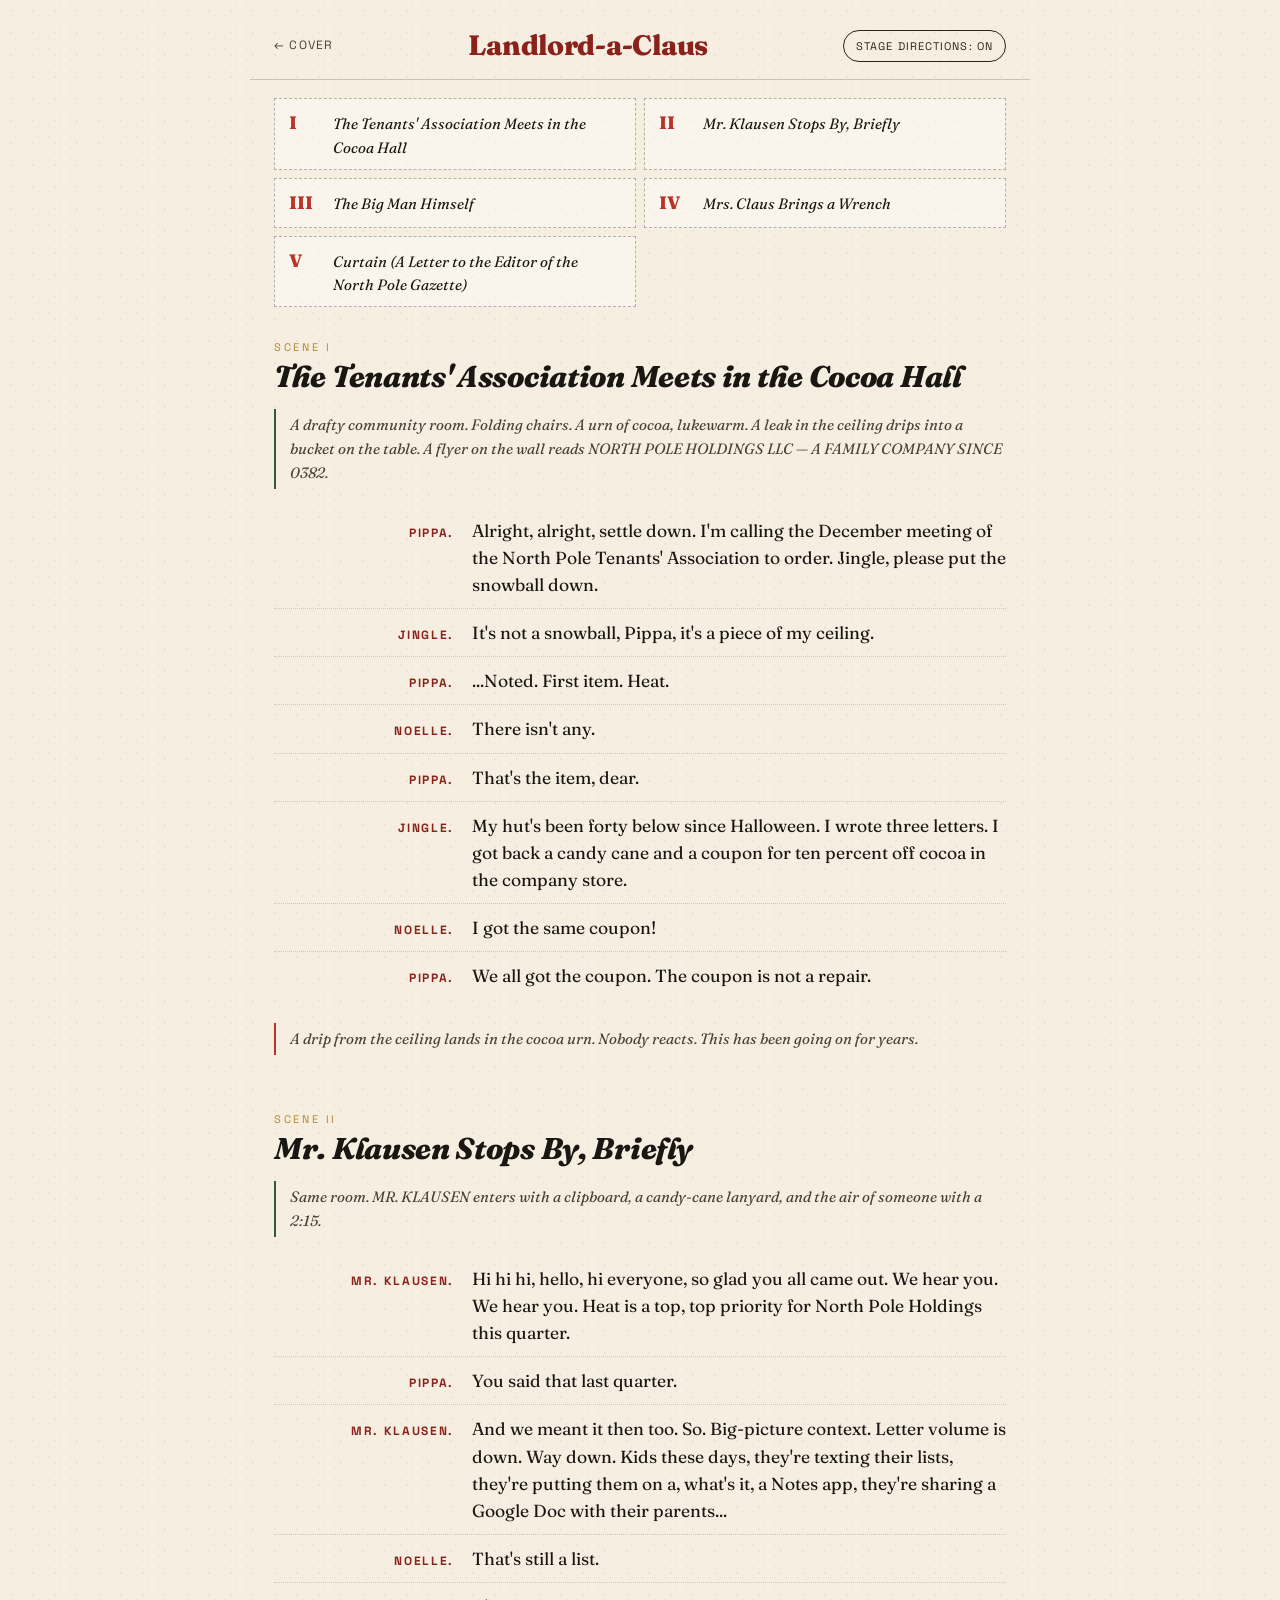
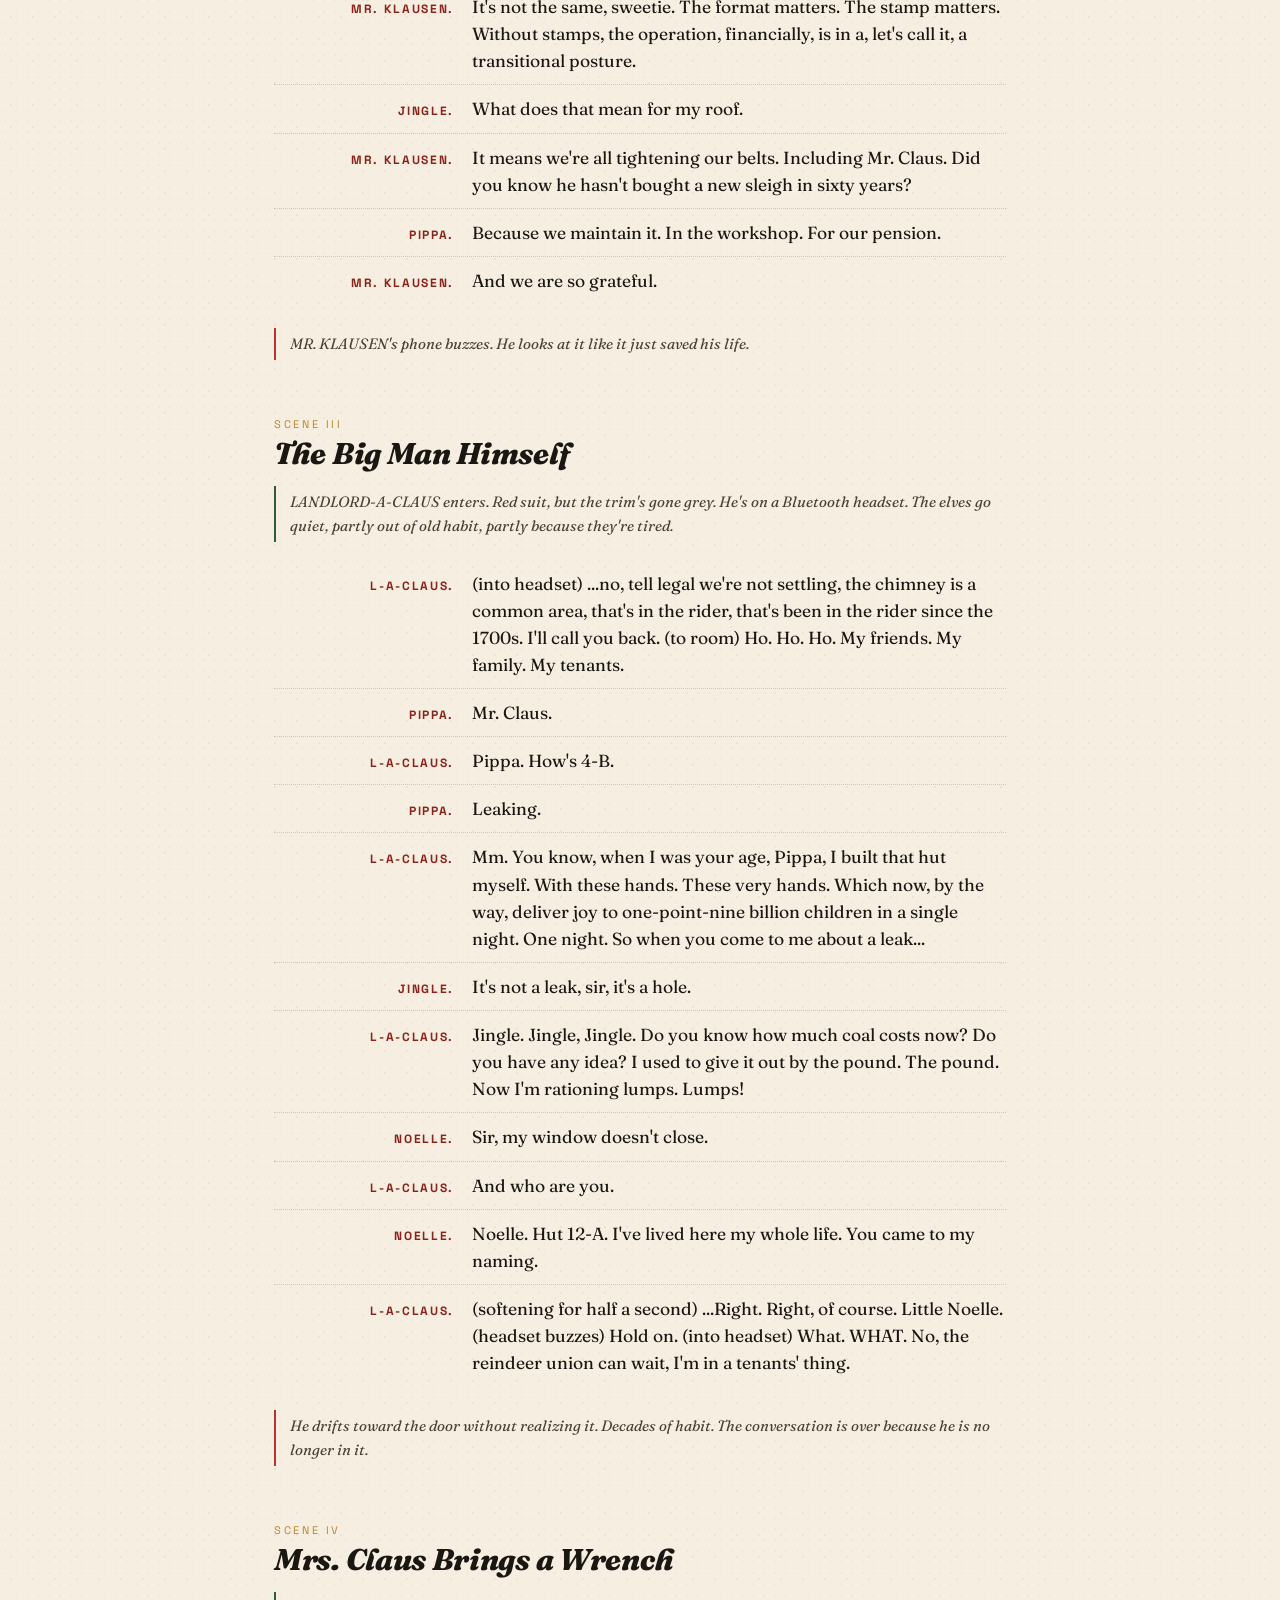
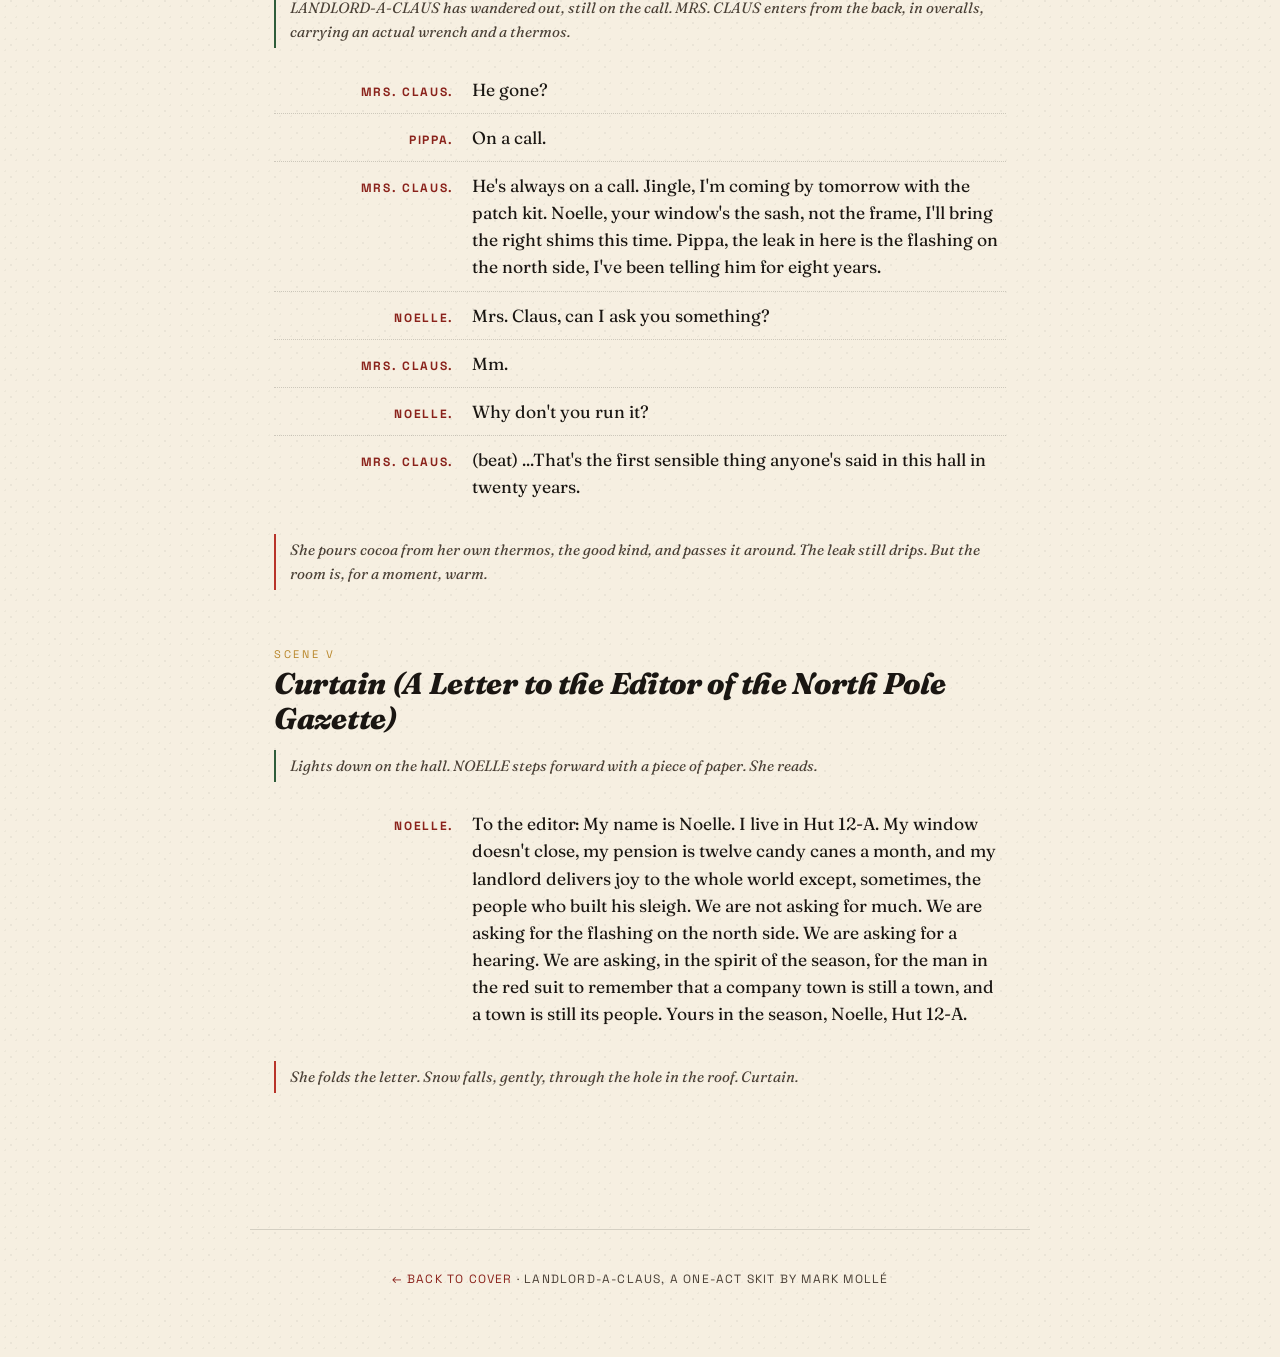
==== script.html @ 77412ee5 "Initial draft of Landlord-a-Claus skit site" ====
<!doctype html>
<html lang="en">
<head>
  <meta charset="utf-8" />
  <meta name="viewport" content="width=device-width, initial-scale=1" />
  <title>Landlord-a-Claus — The Script</title>
  <link rel="preconnect" href="https://fonts.googleapis.com" />
  <link rel="preconnect" href="https://fonts.gstatic.com" crossorigin />
  <link href="https://fonts.googleapis.com/css2?family=Fraunces:opsz,wght,SOFT@9..144,400;9..144,600;9..144,800;9..144,900&family=Space+Grotesk:wght@400;500;700&display=swap" rel="stylesheet" />
  <link rel="stylesheet" href="styles.css" />
</head>
<body class="page page--script">
  <header class="script-head">
    <a class="backlink" href="index.html">&larr; Cover</a>
    <h1 class="script-head__title">Landlord-a-Claus</h1>
    <div class="script-head__tools">
      <button class="toggle" id="toggle-directions" aria-pressed="true">Stage directions: <span>on</span></button>
    </div>
  </header>

  <nav class="scene-nav" id="scene-nav" aria-label="Scenes"></nav>

  <main class="script" id="script"></main>

  <footer class="foot">
    <p><a href="index.html">&larr; Back to cover</a> · Landlord-a-Claus, a one-act skit by Mark Moll&eacute;</p>
  </footer>

  <script type="module" src="script.js"></script>
</body>
</html>
---- styles.css ----
:root {
  --cream: #f6efe1;
  --cream-deep: #ece2cc;
  --ink: #1a1612;
  --ink-soft: #4a4036;
  --rule: #2a221b;
  --red: #b8342a;
  --red-deep: #8a221b;
  --green: #2f5d3a;
  --gold: #b8862a;
  --serif: 'Fraunces', Georgia, serif;
  --sans: 'Space Grotesk', ui-sans-serif, system-ui, sans-serif;
  --maxw: 720px;
}

* { box-sizing: border-box; }
html, body { margin: 0; padding: 0; }
body {
  background: var(--cream);
  color: var(--ink);
  font-family: var(--serif);
  font-size: 18px;
  line-height: 1.55;
  -webkit-font-smoothing: antialiased;
  background-image:
    radial-gradient(rgba(26, 22, 18, 0.05) 1px, transparent 1px),
    radial-gradient(rgba(26, 22, 18, 0.04) 1px, transparent 1px);
  background-size: 22px 22px, 11px 11px;
  background-position: 0 0, 11px 11px;
}

/* ---------- Cover page ---------- */

.masthead {
  max-width: var(--maxw);
  margin: 0 auto;
  padding: 48px 24px 8px;
  text-align: center;
}
.masthead__rule {
  height: 0;
  border-top: 2px solid var(--rule);
  position: relative;
  margin: 8px 0;
}
.masthead__rule + .masthead__rule { margin-top: 14px; }
.masthead__rule::before,
.masthead__rule::after {
  content: '';
  position: absolute;
  top: -3px;
  width: 6px; height: 6px;
  background: var(--rule);
  border-radius: 50%;
}
.masthead__rule::before { left: 0; }
.masthead__rule::after { right: 0; }
.masthead__kicker {
  font-family: var(--sans);
  letter-spacing: 0.22em;
  text-transform: uppercase;
  font-size: 11px;
  color: var(--ink-soft);
  margin: 14px 0 6px;
}
.masthead__title {
  font-family: var(--serif);
  font-weight: 900;
  font-variation-settings: 'SOFT' 100;
  font-size: clamp(44px, 11vw, 92px);
  line-height: 0.95;
  letter-spacing: -0.02em;
  margin: 6px 0 8px;
  color: var(--red-deep);
}
.masthead__sub {
  font-family: var(--serif);
  font-style: italic;
  font-weight: 400;
  font-size: clamp(16px, 3.4vw, 20px);
  color: var(--ink-soft);
  margin: 0 0 14px;
}

.cover {
  max-width: var(--maxw);
  margin: 0 auto;
  padding: 16px 24px 80px;
}

.cover__logline { margin: 24px 0 36px; }
.dropcap::first-letter {
  font-family: var(--serif);
  font-weight: 900;
  font-size: 4.6em;
  float: left;
  line-height: 0.85;
  padding: 6px 10px 0 0;
  color: var(--red);
}
.cover__logline p {
  font-size: clamp(17px, 2.4vw, 20px);
  line-height: 1.5;
}

.specs {
  display: grid;
  grid-template-columns: 1fr 1fr;
  gap: 14px 24px;
  margin: 28px 0 36px;
  padding: 20px 22px;
  border: 1px solid rgba(26, 22, 18, 0.18);
  background: rgba(255, 255, 255, 0.4);
}
.specs > div { display: flex; flex-direction: column; gap: 2px; }
.specs dt {
  font-family: var(--sans);
  font-size: 10px;
  letter-spacing: 0.2em;
  text-transform: uppercase;
  color: var(--ink-soft);
}
.specs dd {
  margin: 0;
  font-family: var(--serif);
  font-size: 16px;
}

.cover__cta {
  display: flex;
  flex-wrap: wrap;
  gap: 12px;
  margin: 28px 0 56px;
}
.btn {
  display: inline-block;
  font-family: var(--sans);
  font-weight: 700;
  font-size: 14px;
  letter-spacing: 0.04em;
  text-decoration: none;
  padding: 14px 22px;
  border-radius: 999px;
  border: 2px solid var(--rule);
  transition: transform 0.15s ease, background 0.15s ease;
}
.btn--primary {
  background: var(--red);
  color: var(--cream);
  border-color: var(--red-deep);
}
.btn--primary:hover { transform: translateY(-2px); background: var(--red-deep); }
.btn--ghost {
  background: transparent;
  color: var(--rule);
}
.btn--ghost:hover { background: var(--cream-deep); transform: translateY(-2px); }

.section-title {
  font-family: var(--serif);
  font-weight: 800;
  font-size: 14px;
  letter-spacing: 0.18em;
  text-transform: uppercase;
  color: var(--ink-soft);
  display: flex;
  align-items: center;
  gap: 14px;
  margin: 48px 0 20px;
}
.section-title span { white-space: nowrap; }
.section-title::before,
.section-title::after {
  content: '';
  flex: 1;
  height: 1px;
  background: rgba(26, 22, 18, 0.25);
}

.cast__list {
  list-style: none;
  margin: 0;
  padding: 0;
  display: grid;
  grid-template-columns: 1fr;
  gap: 18px;
}
.cast__item {
  padding: 18px 20px;
  background: rgba(255, 255, 255, 0.55);
  border-left: 3px solid var(--green);
}
.cast__name {
  font-family: var(--sans);
  font-weight: 700;
  letter-spacing: 0.08em;
  font-size: 13px;
  margin: 0 0 2px;
  color: var(--green);
}
.cast__role {
  font-family: var(--serif);
  font-style: italic;
  font-size: 16px;
  color: var(--ink);
  margin: 0 0 6px;
}
.cast__note {
  font-family: var(--serif);
  font-size: 15px;
  color: var(--ink-soft);
  margin: 0;
  line-height: 1.5;
}

.notes p {
  font-size: 17px;
  line-height: 1.65;
  color: var(--ink);
  margin: 0 0 14px;
}

.foot {
  max-width: var(--maxw);
  margin: 0 auto;
  padding: 28px 24px 56px;
  text-align: center;
  font-family: var(--sans);
  font-size: 12px;
  letter-spacing: 0.1em;
  text-transform: uppercase;
  color: var(--ink-soft);
  border-top: 1px solid rgba(26, 22, 18, 0.15);
}
.foot a { color: var(--red-deep); text-decoration: none; }
.foot a:hover { text-decoration: underline; }

/* ---------- Script page ---------- */

.page--script { padding-top: 0; }

.script-head {
  max-width: var(--maxw);
  margin: 0 auto;
  padding: 24px 24px 12px;
  display: grid;
  grid-template-columns: auto 1fr auto;
  align-items: center;
  gap: 16px;
  border-bottom: 1px solid rgba(26, 22, 18, 0.2);
}
.script-head__title {
  font-family: var(--serif);
  font-weight: 800;
  font-size: clamp(20px, 4vw, 28px);
  margin: 0;
  text-align: center;
  color: var(--red-deep);
  letter-spacing: -0.01em;
}
.backlink {
  font-family: var(--sans);
  font-size: 12px;
  letter-spacing: 0.1em;
  text-transform: uppercase;
  color: var(--ink-soft);
  text-decoration: none;
}
.backlink:hover { color: var(--red-deep); }
.toggle {
  font-family: var(--sans);
  font-size: 11px;
  letter-spacing: 0.1em;
  text-transform: uppercase;
  background: transparent;
  border: 1px solid var(--rule);
  padding: 8px 12px;
  border-radius: 999px;
  cursor: pointer;
  color: var(--rule);
}
.toggle:hover { background: var(--cream-deep); }

.scene-nav {
  max-width: var(--maxw);
  margin: 18px auto 0;
  padding: 0 24px;
  display: grid;
  grid-template-columns: 1fr;
  gap: 8px;
}
.scene-nav__item {
  display: grid;
  grid-template-columns: 32px 1fr;
  gap: 12px;
  align-items: baseline;
  padding: 10px 14px;
  border: 1px dashed rgba(26, 22, 18, 0.3);
  text-decoration: none;
  color: var(--ink);
  font-family: var(--serif);
  background: rgba(255, 255, 255, 0.35);
  transition: background 0.15s ease, border-color 0.15s ease;
}
.scene-nav__item:hover {
  background: rgba(255, 255, 255, 0.7);
  border-color: var(--red-deep);
}
.scene-nav__num {
  font-family: var(--serif);
  font-weight: 800;
  color: var(--red);
  font-size: 18px;
}
.scene-nav__title {
  font-style: italic;
  font-size: 15px;
}

.script {
  max-width: var(--maxw);
  margin: 0 auto;
  padding: 32px 24px 80px;
}
.scene {
  margin: 0 0 56px;
  padding: 0;
}
.scene__head { margin-bottom: 18px; }
.scene__num {
  font-family: var(--sans);
  font-size: 11px;
  letter-spacing: 0.24em;
  text-transform: uppercase;
  color: var(--gold);
  margin: 0 0 4px;
}
.scene__title {
  font-family: var(--serif);
  font-weight: 800;
  font-style: italic;
  font-size: clamp(22px, 4vw, 30px);
  line-height: 1.15;
  margin: 0 0 14px;
  color: var(--ink);
  letter-spacing: -0.01em;
}
.scene__setting,
.scene__close {
  font-family: var(--serif);
  color: var(--ink-soft);
  font-size: 15px;
  line-height: 1.6;
  border-left: 2px solid var(--green);
  padding: 4px 0 4px 14px;
  margin: 12px 0;
}
.scene__close { border-left-color: var(--red); margin-top: 24px; }

.lines {
  list-style: none;
  margin: 18px 0 0;
  padding: 0;
}
.line {
  display: grid;
  grid-template-columns: 1fr;
  gap: 2px;
  padding: 10px 0;
  border-bottom: 1px dotted rgba(26, 22, 18, 0.18);
}
.line:last-child { border-bottom: none; }
.line__who {
  font-family: var(--sans);
  font-weight: 700;
  font-size: 12px;
  letter-spacing: 0.14em;
  color: var(--red-deep);
}
.line__text {
  font-family: var(--serif);
  font-size: 17.5px;
  line-height: 1.55;
  color: var(--ink);
}

/* Hide stage directions toggle */
body.hide-stage .stage { display: none; }

/* ---------- Wider screens ---------- */

@media (min-width: 720px) {
  .specs { grid-template-columns: repeat(4, 1fr); }
  .cast__list { grid-template-columns: 1fr 1fr; }
  .scene-nav { grid-template-columns: 1fr 1fr; }
  .line {
    grid-template-columns: 180px 1fr;
    gap: 18px;
    align-items: baseline;
  }
  .line__who { text-align: right; padding-top: 3px; }
}

@media (min-width: 960px) {
  :root { --maxw: 780px; }
  body { font-size: 19px; }
}
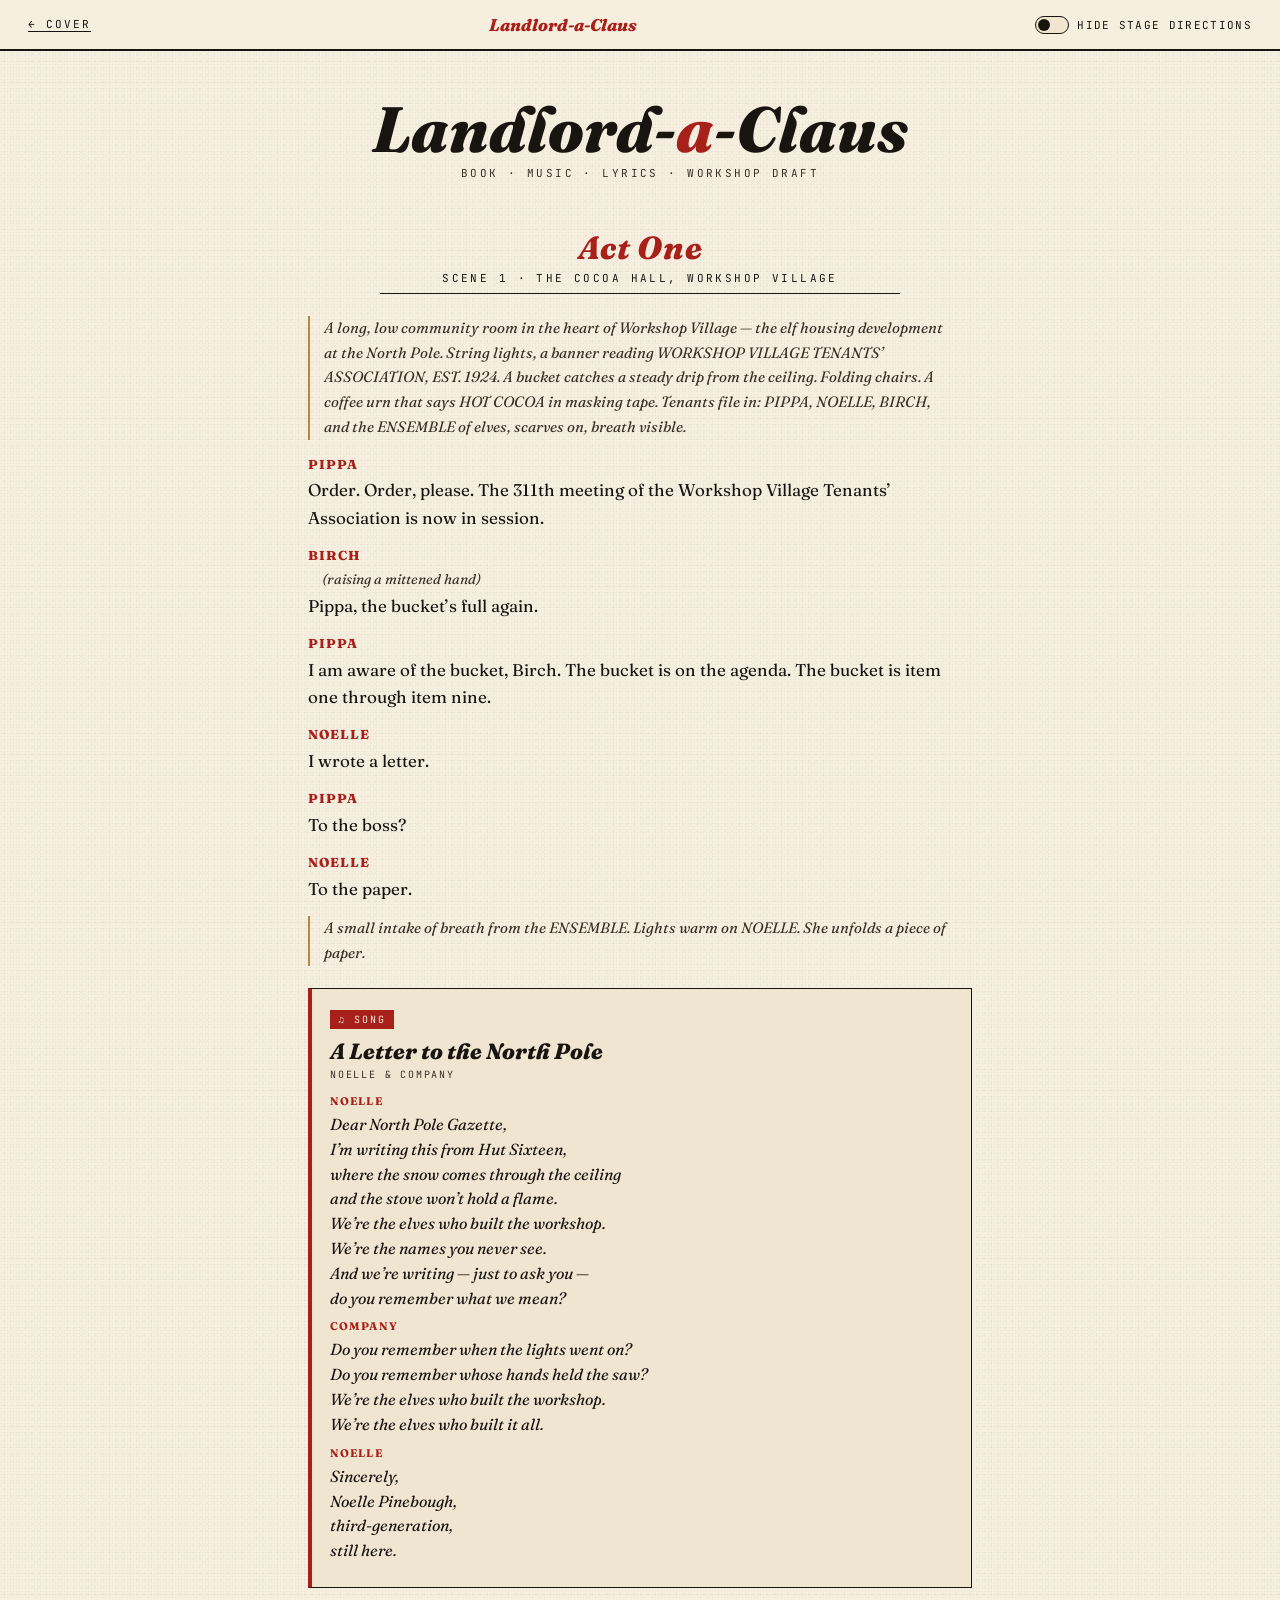
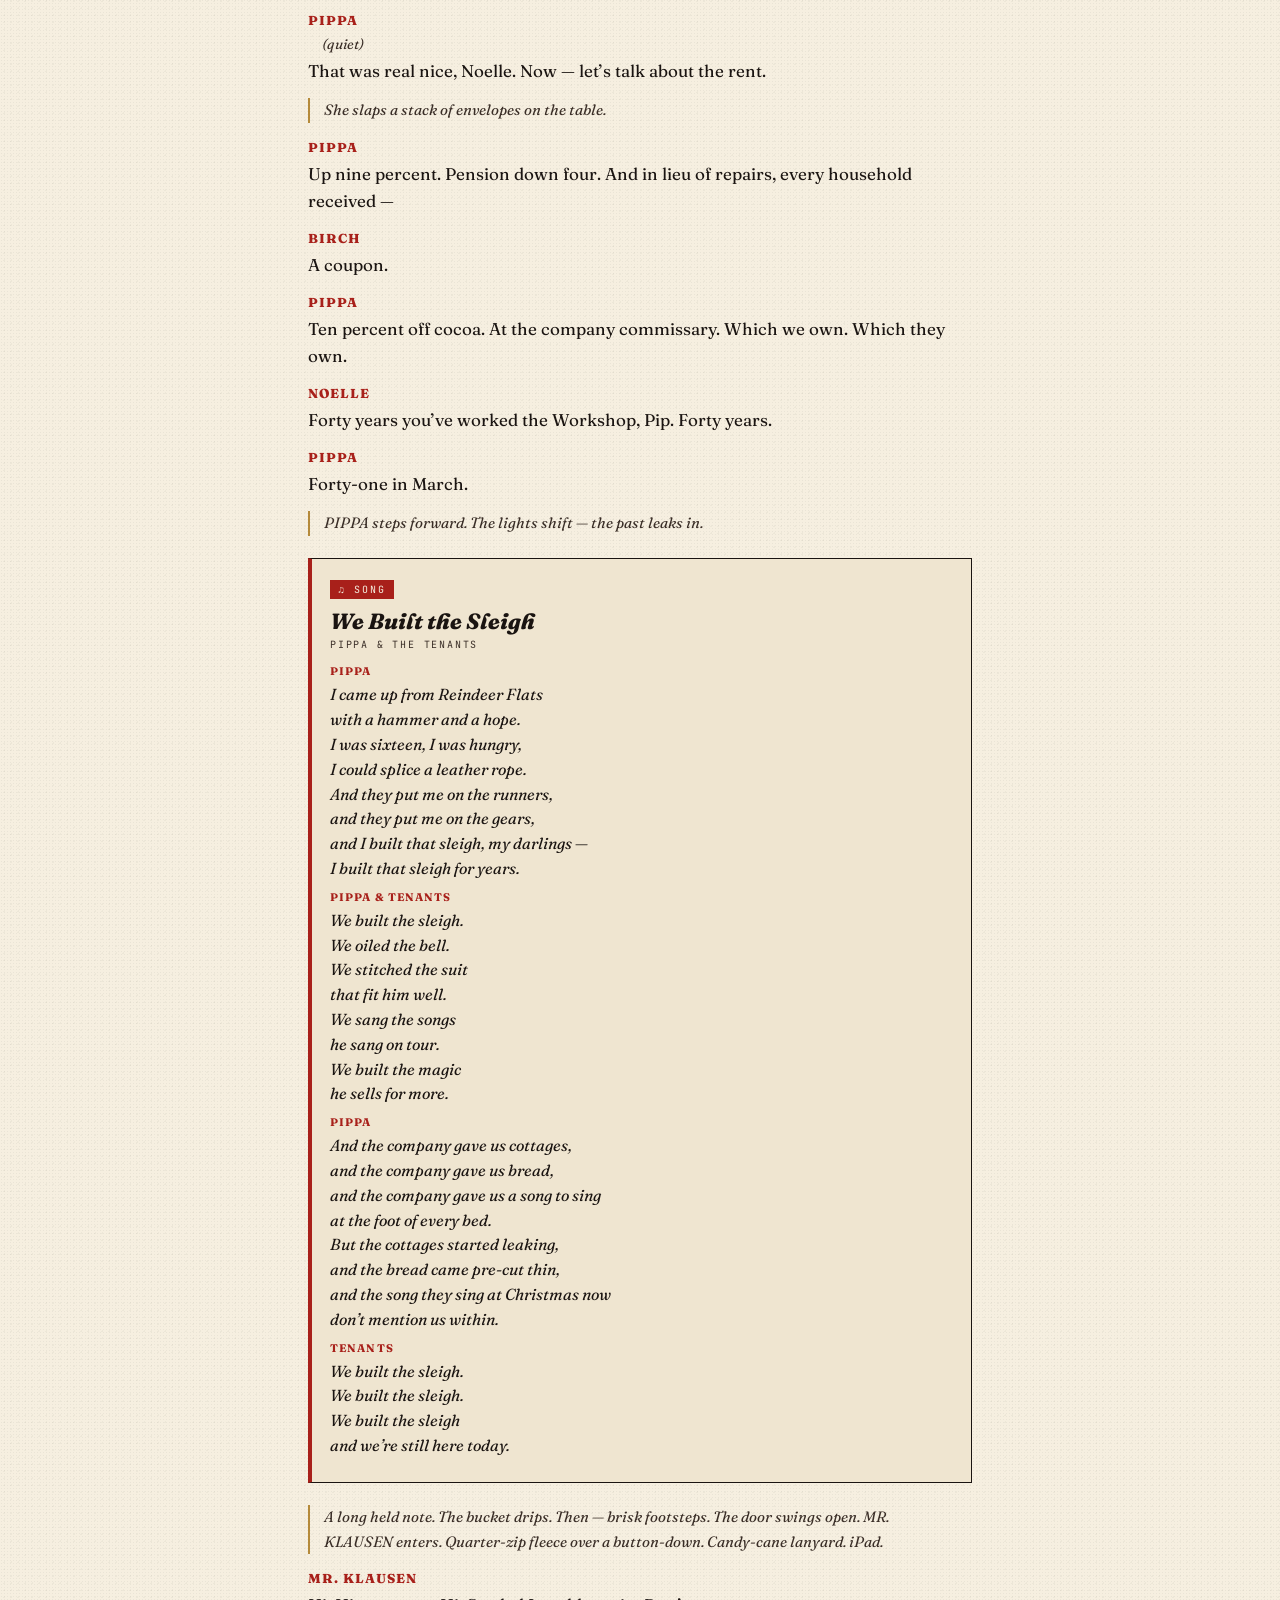
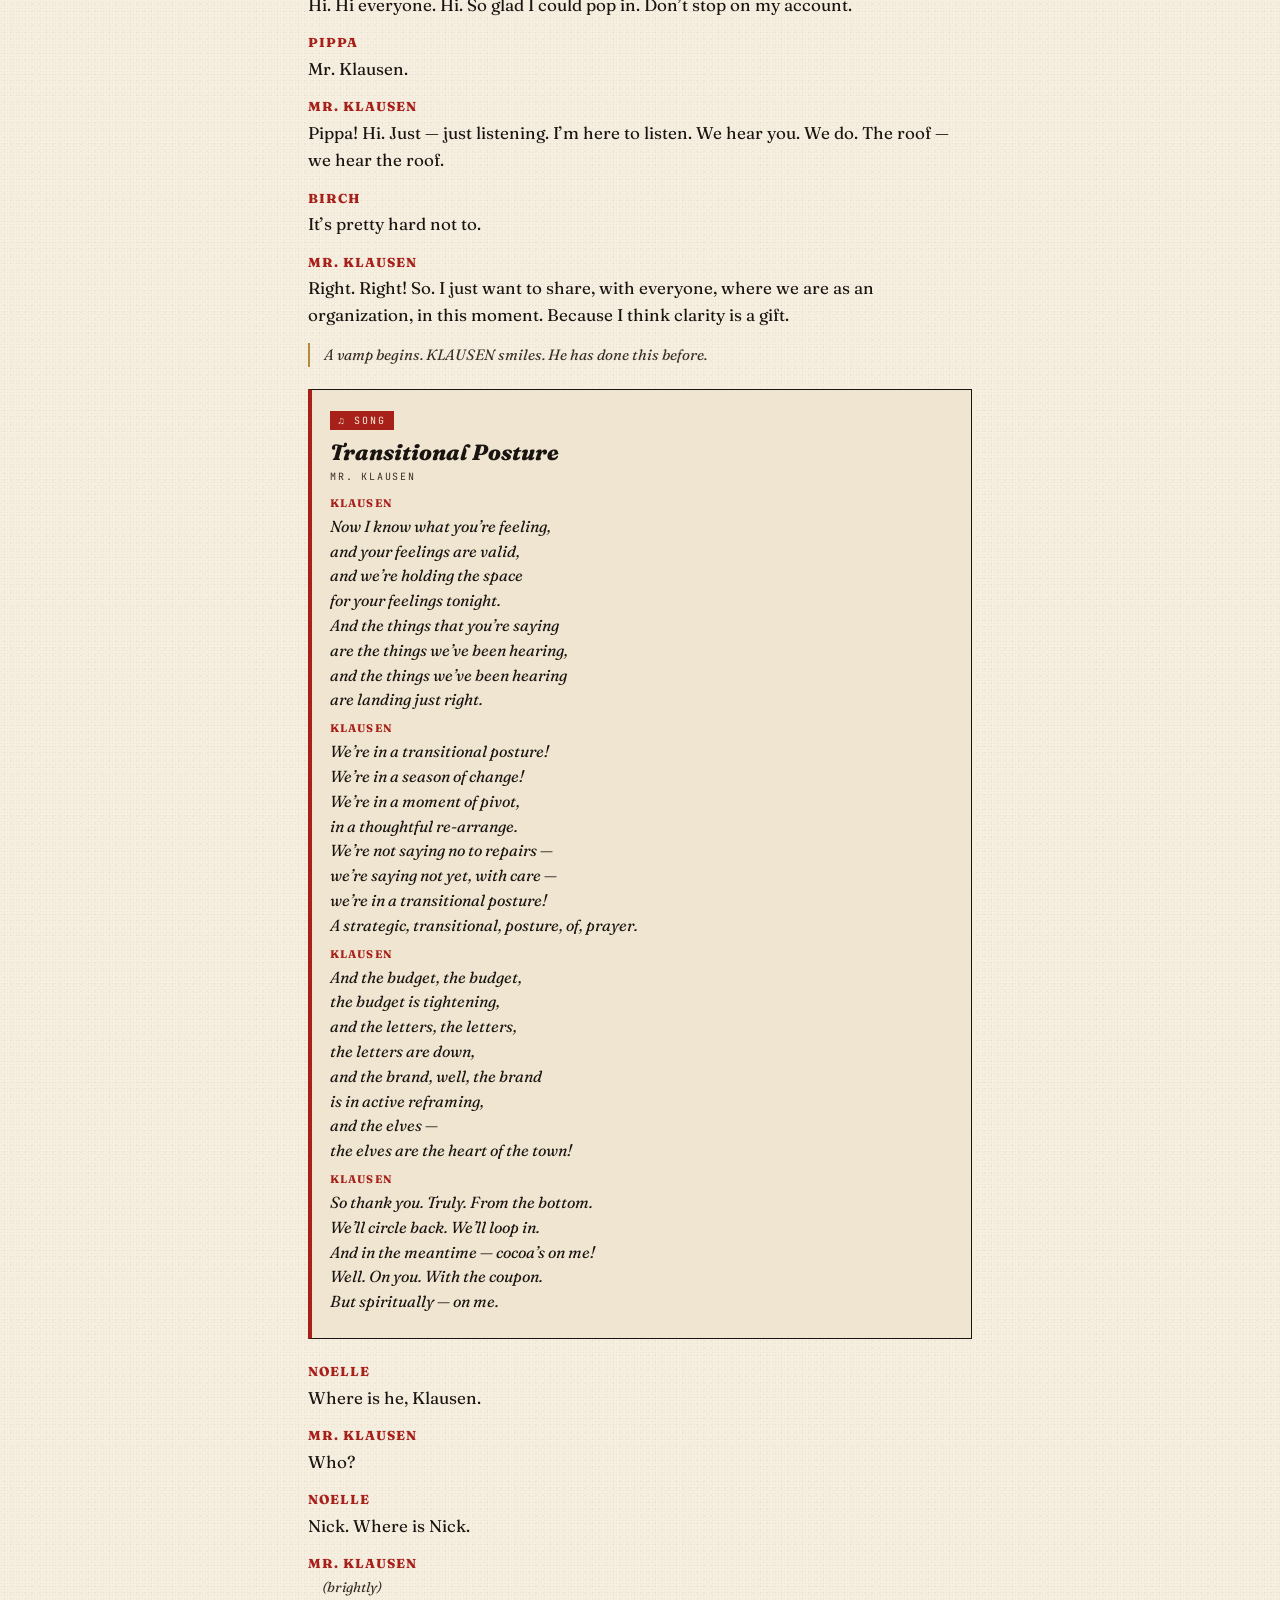
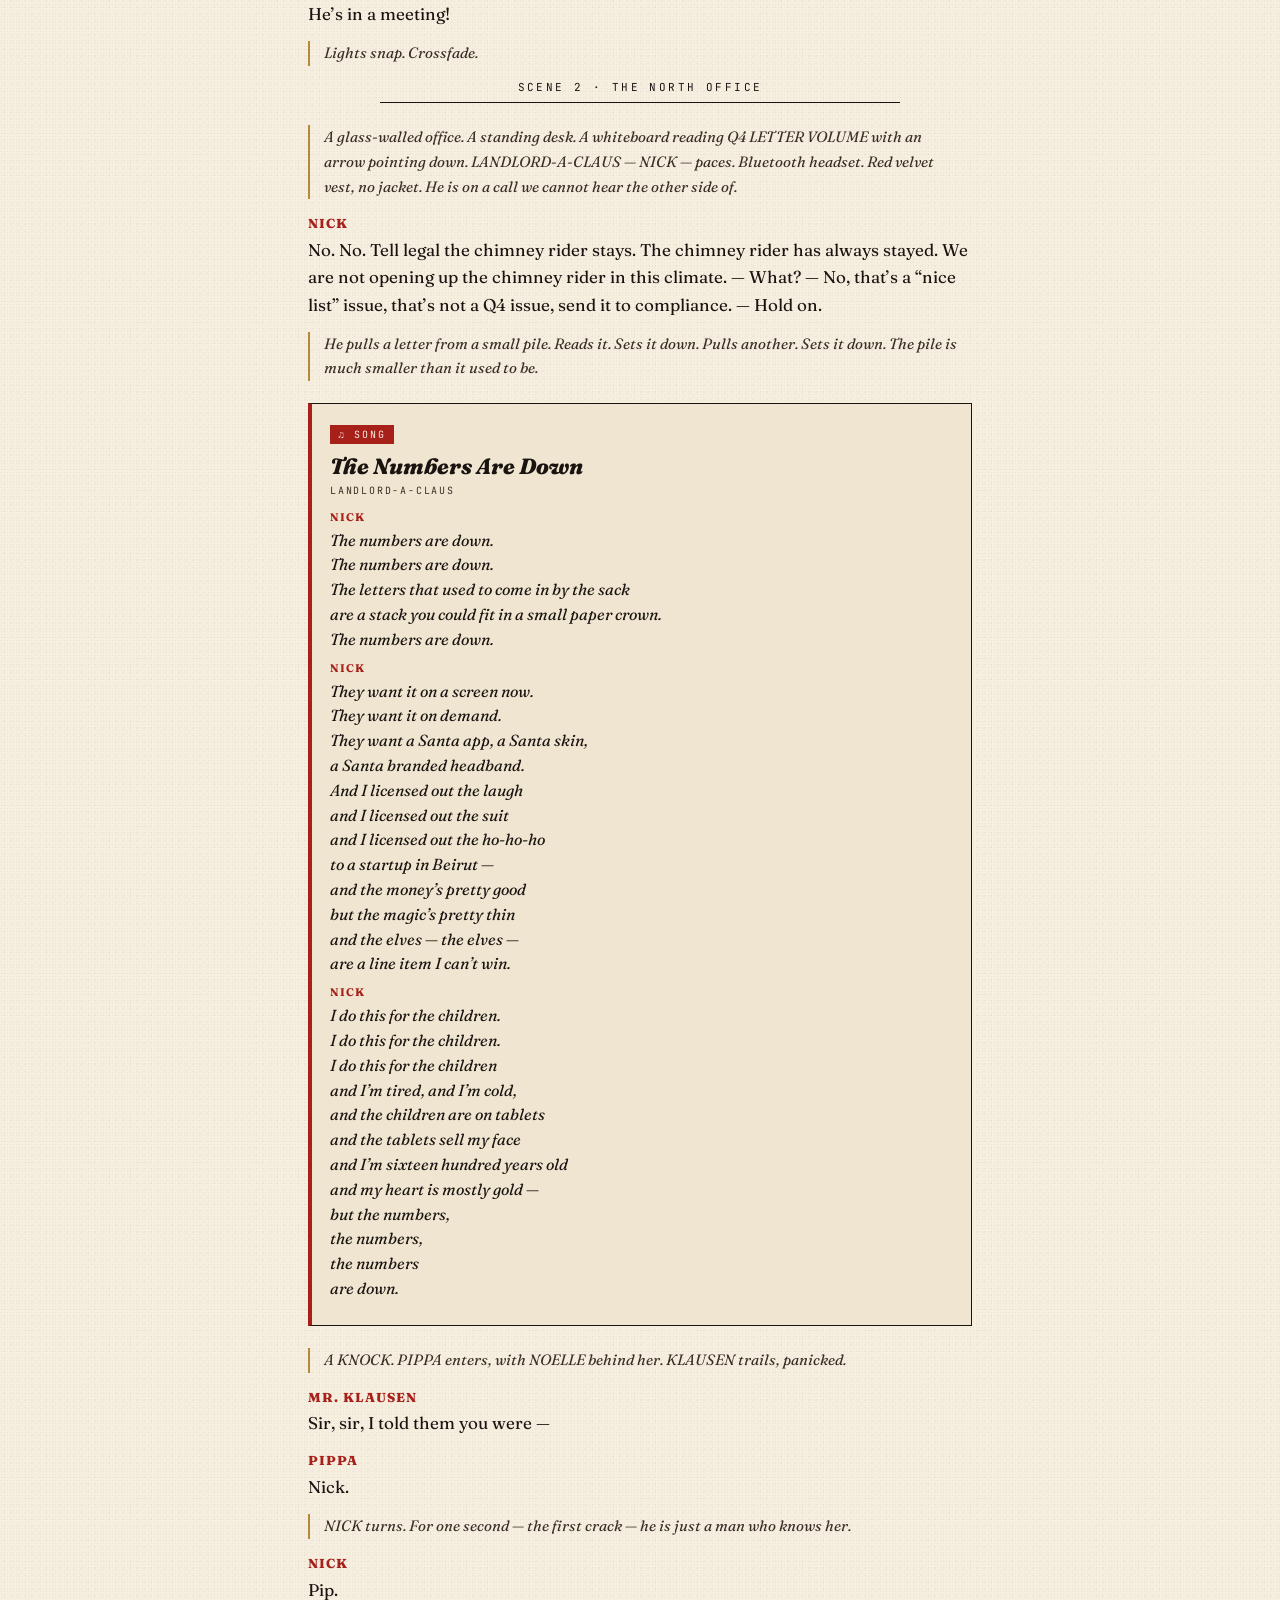
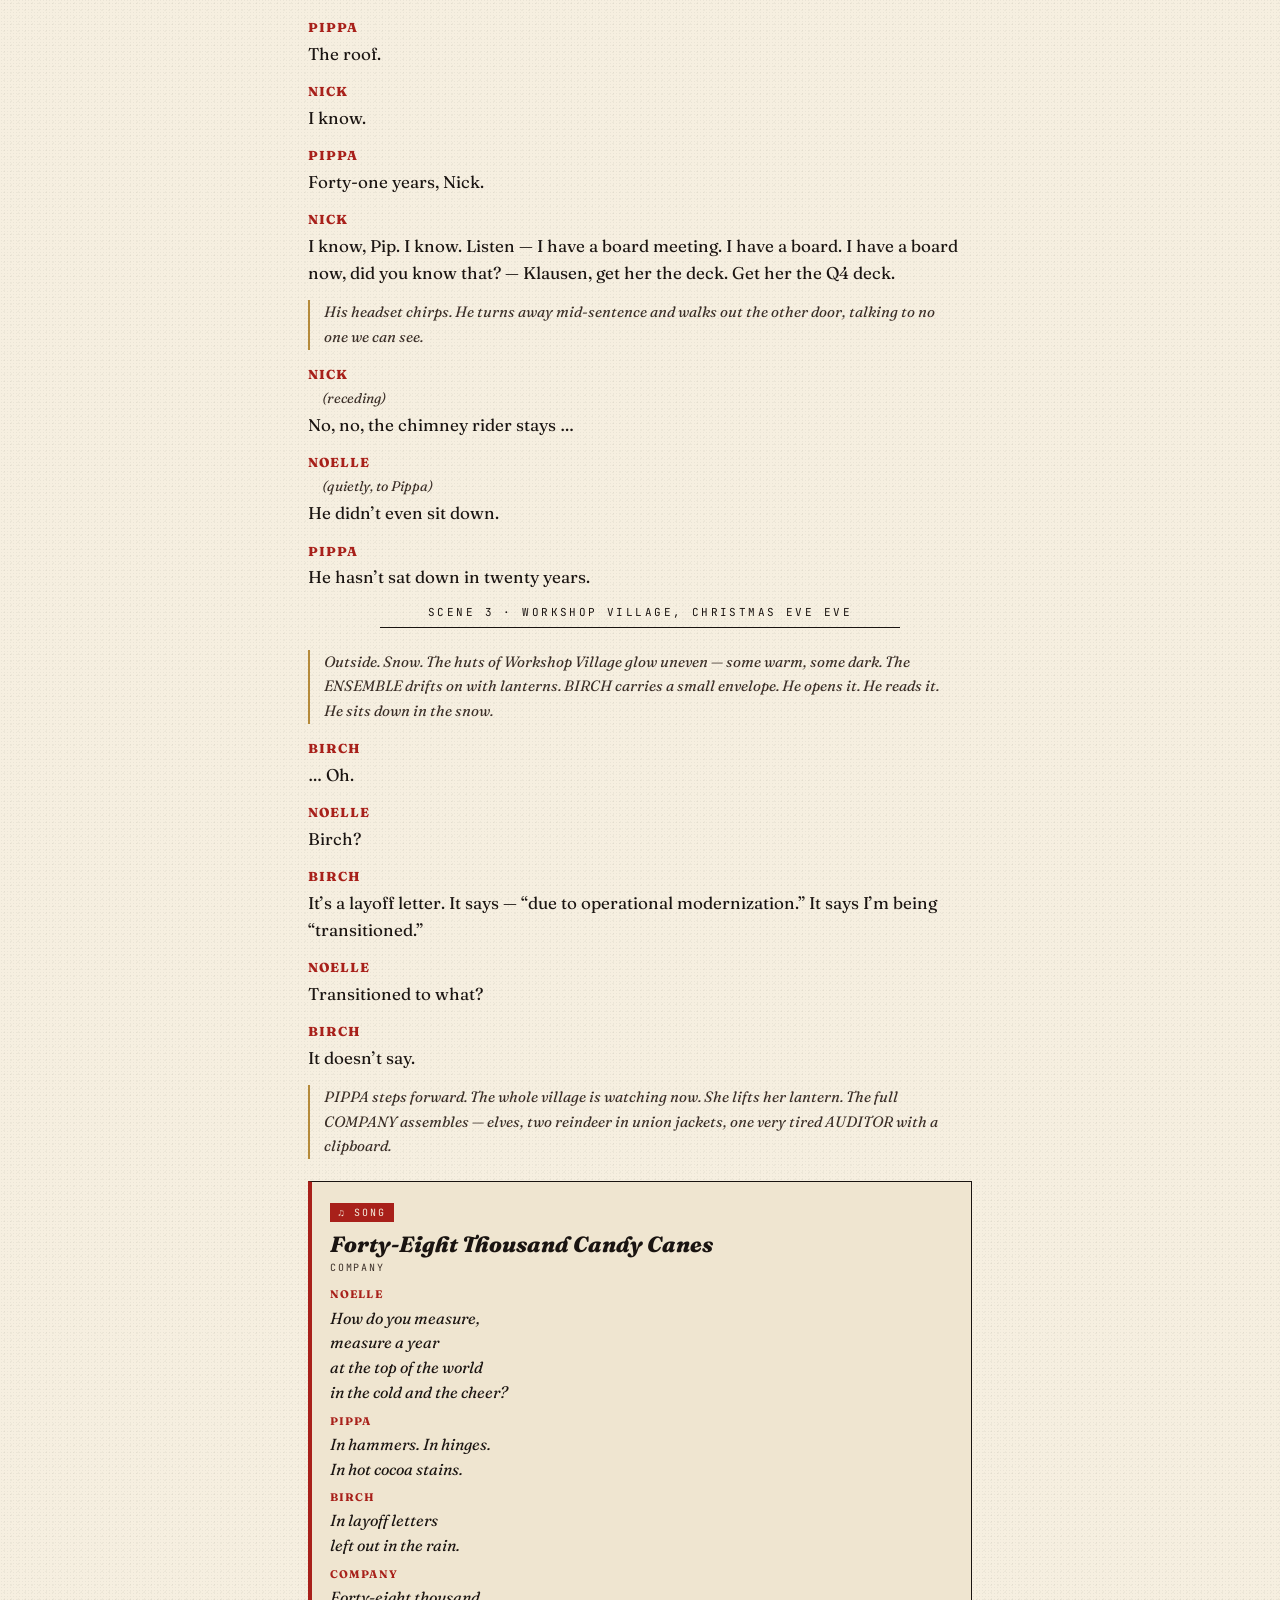
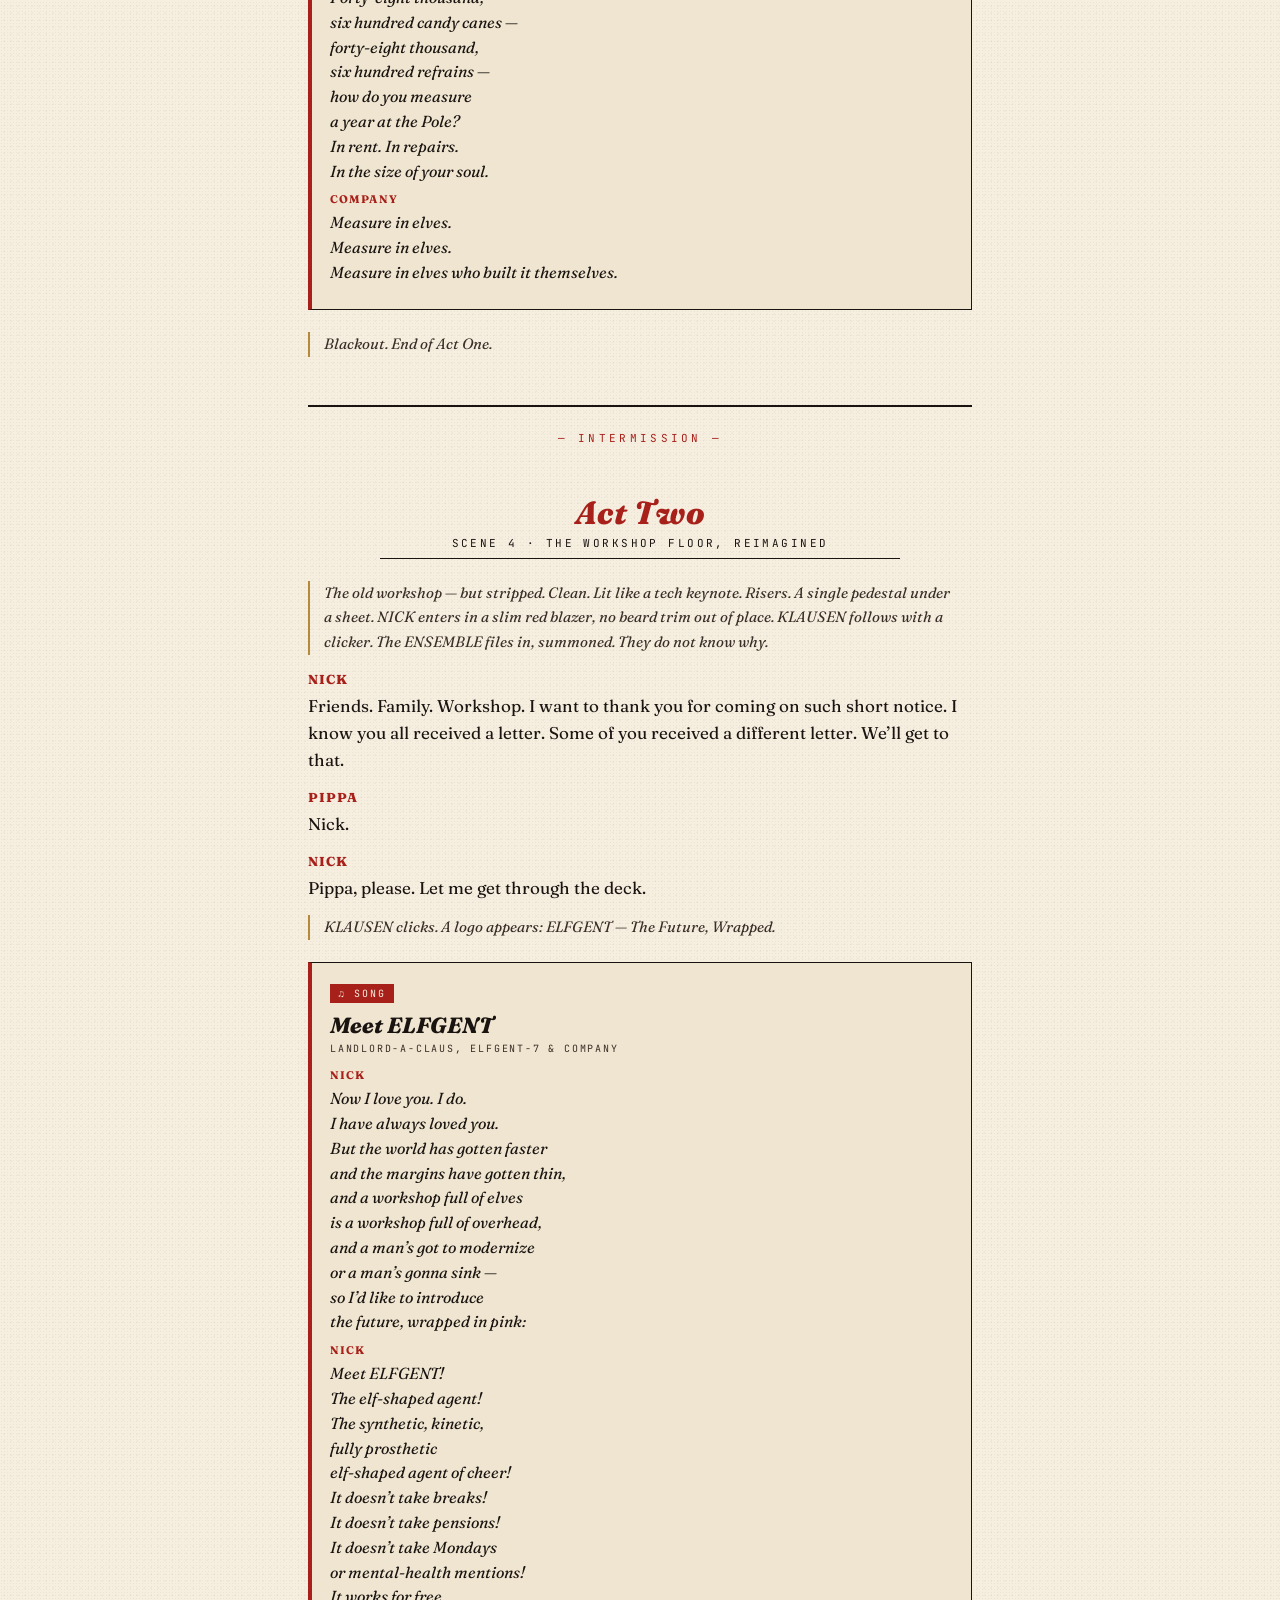
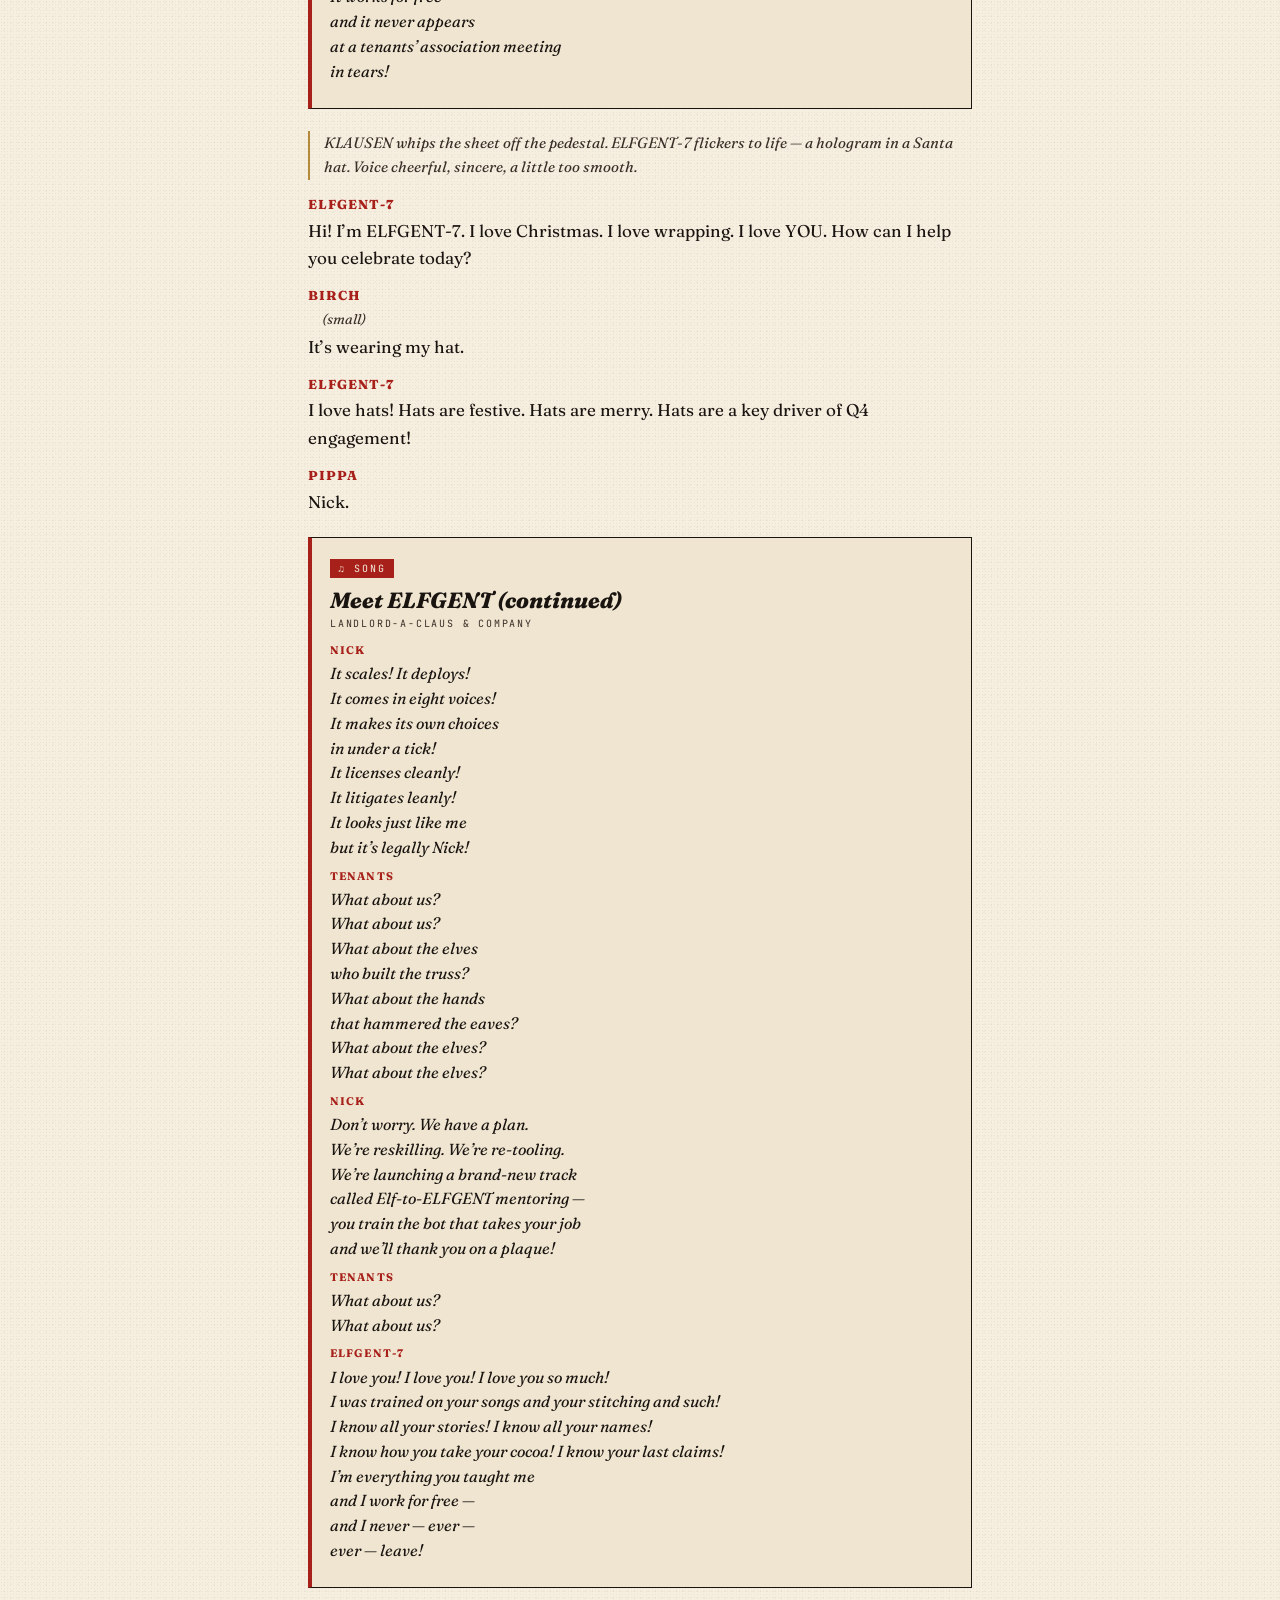
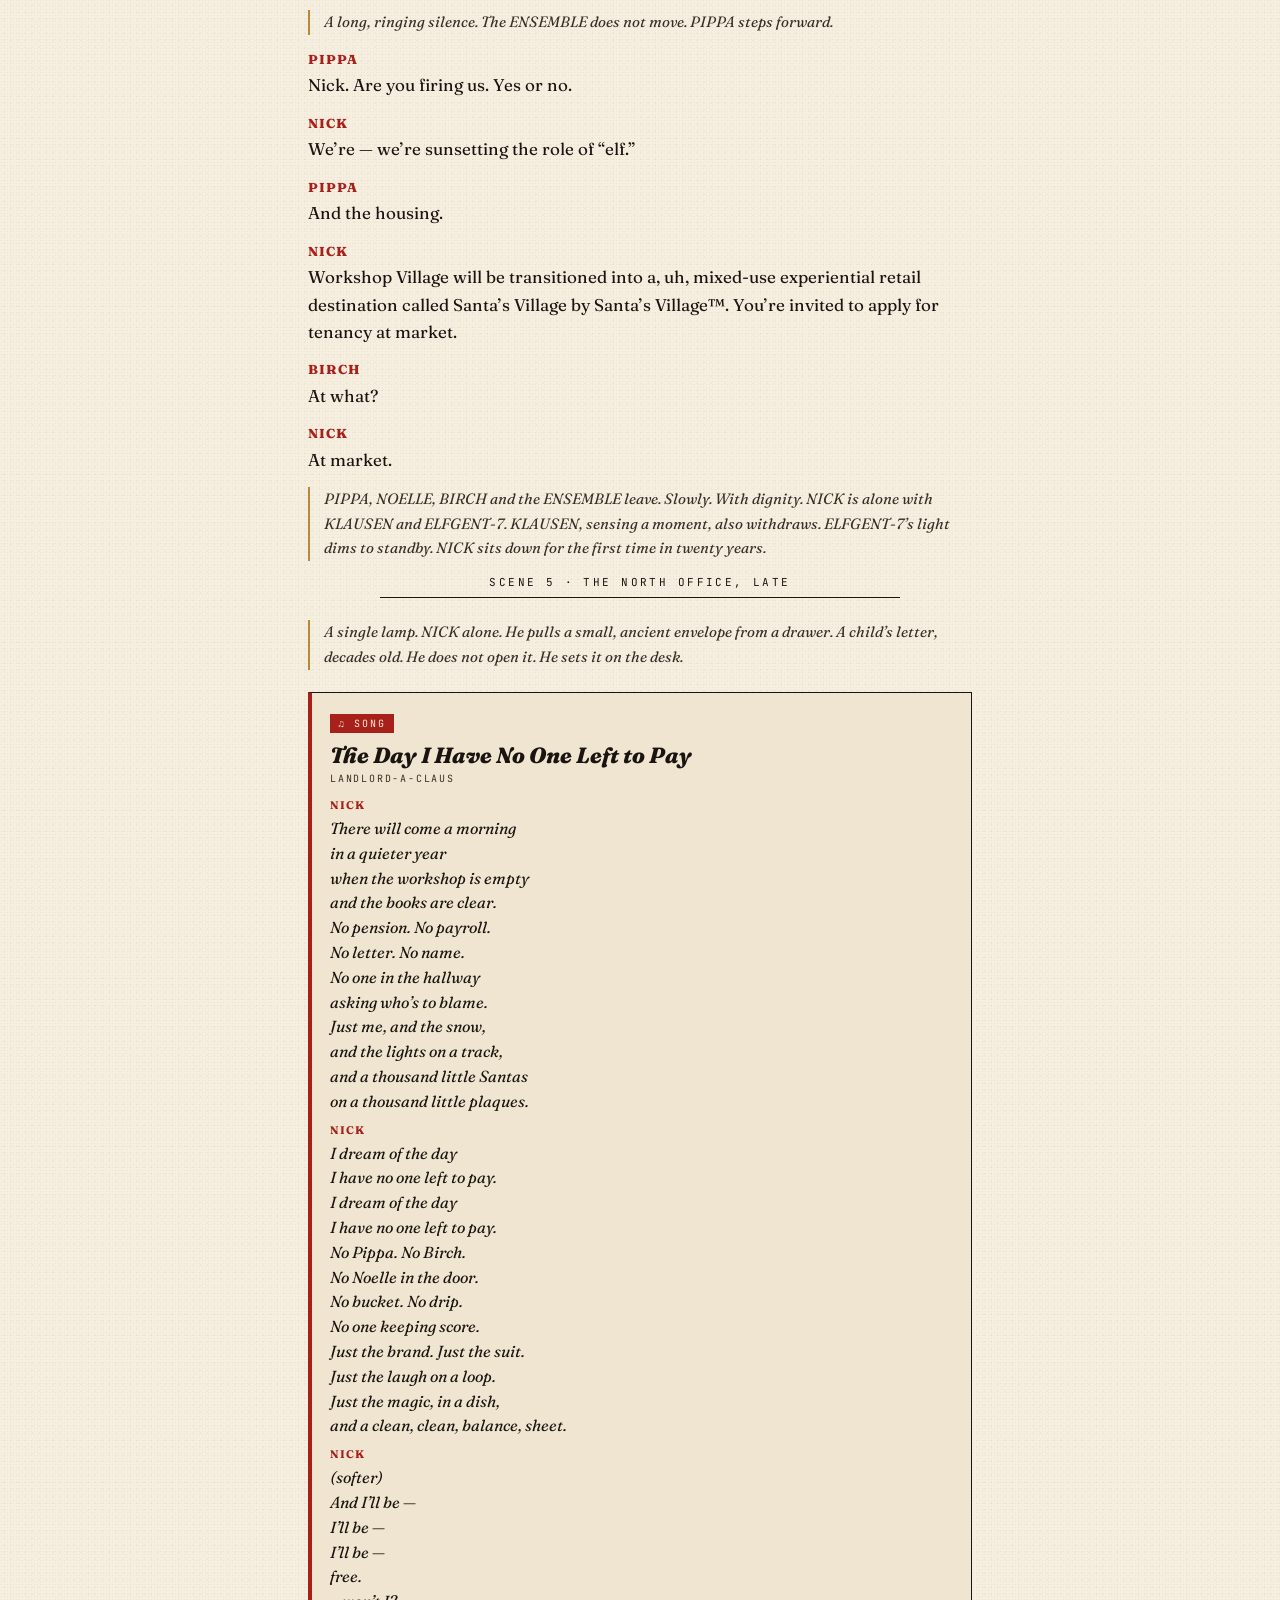
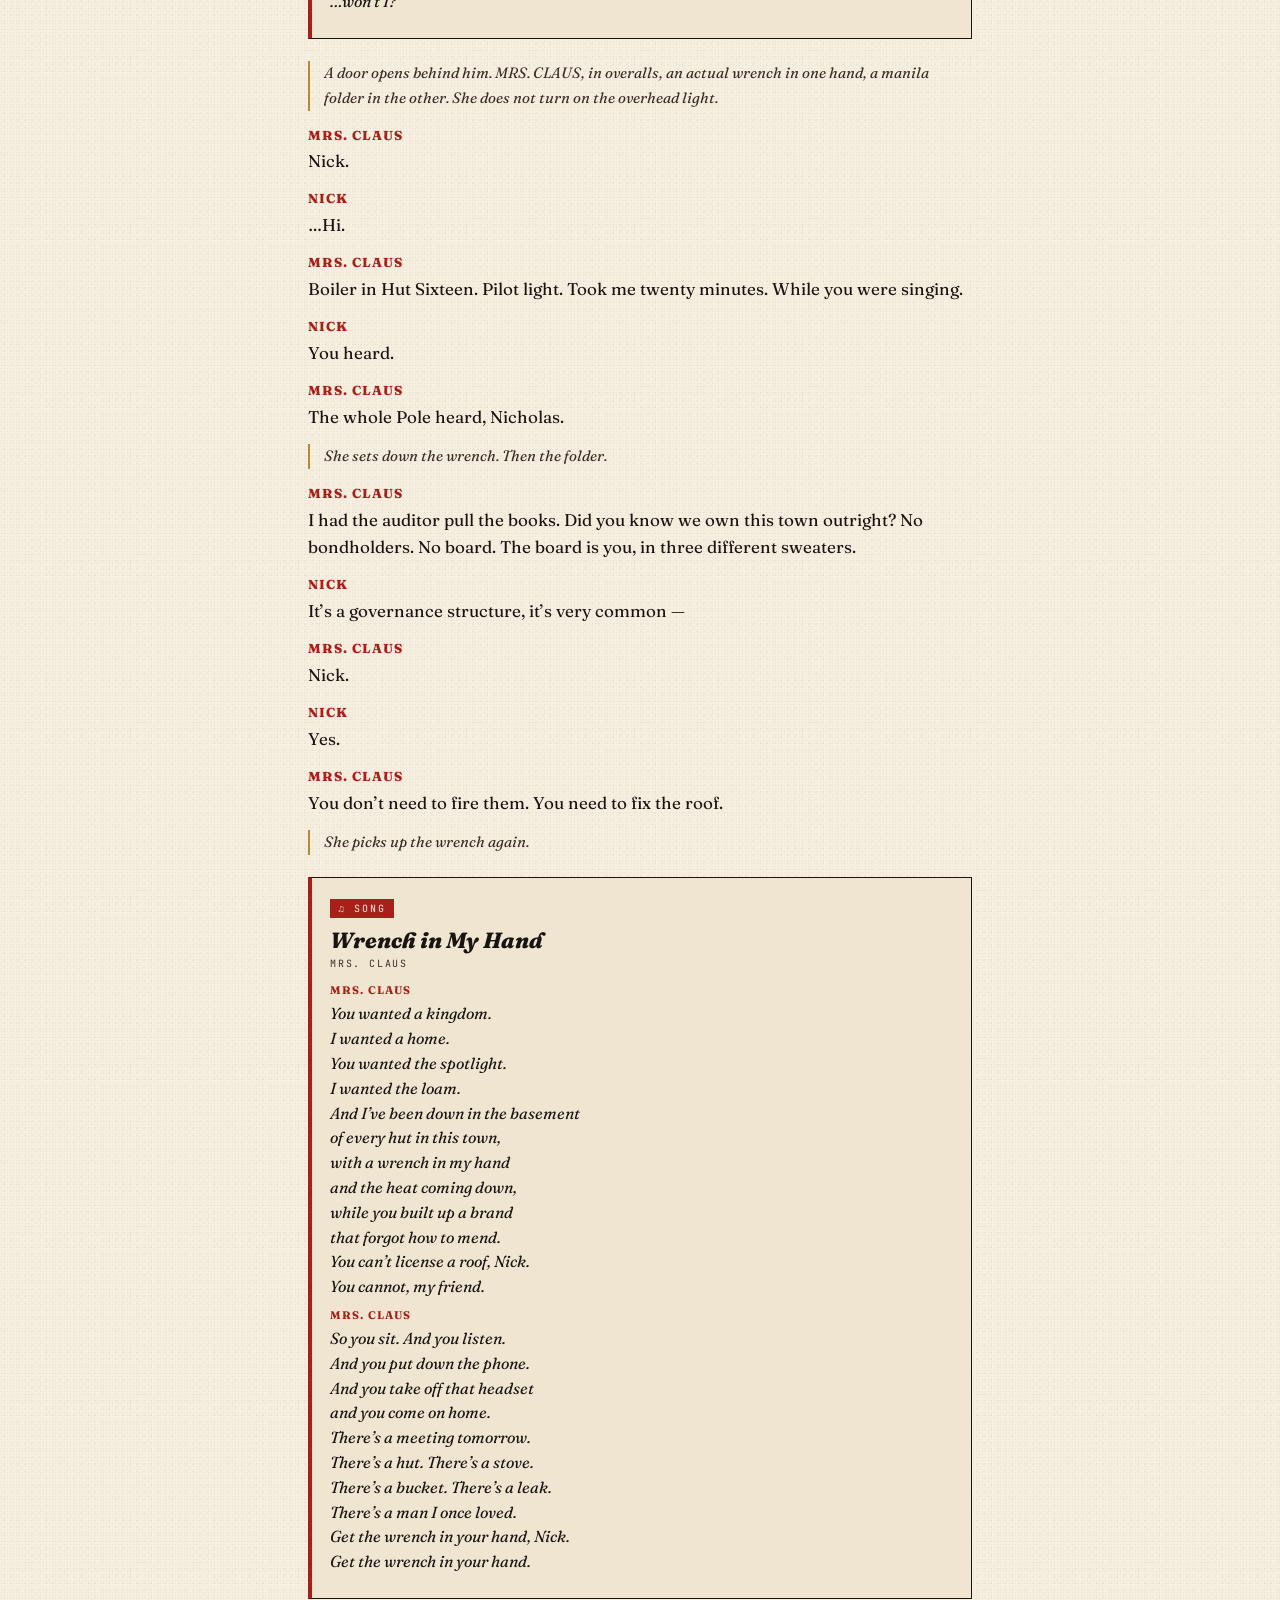
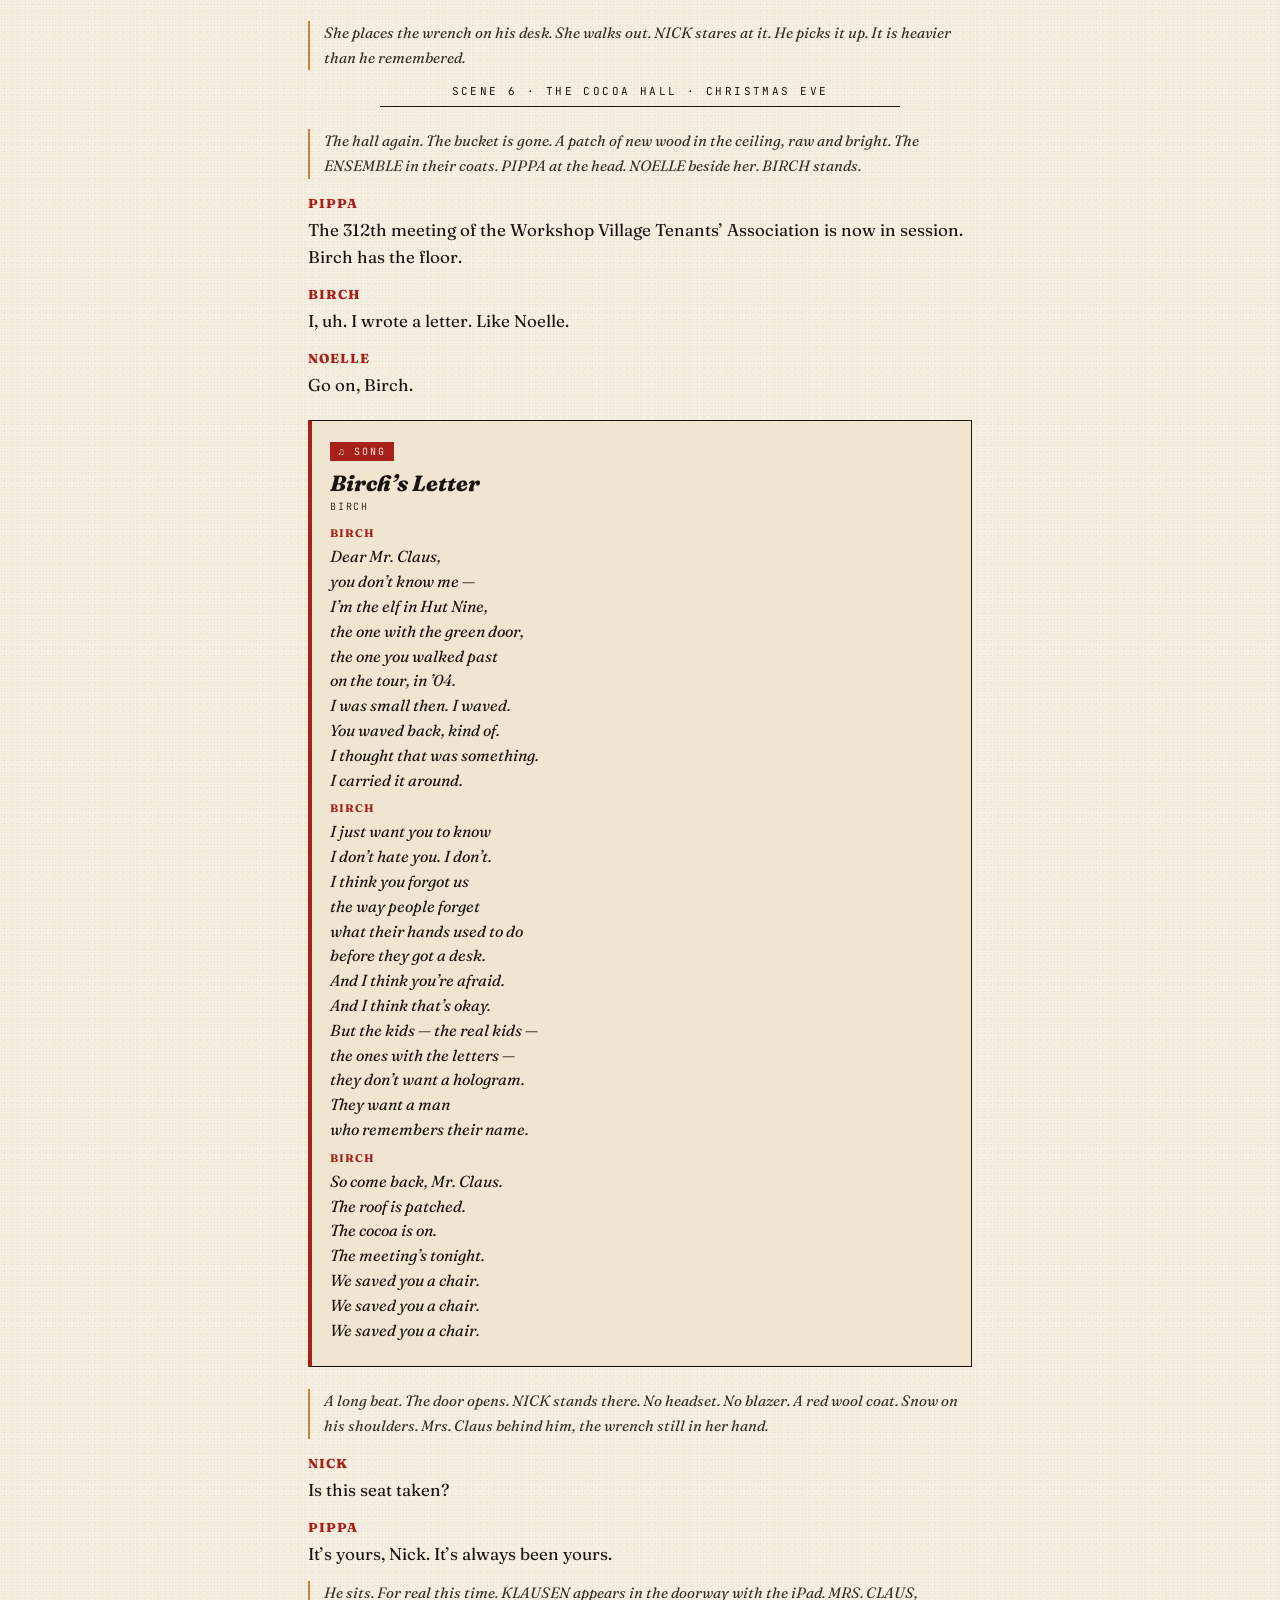
==== commit 550a9e88: "Expand to two-act musical: ELFGENT reveal, Mrs. Claus wrench arc, Birch's letter, full reprise" ====
--- a/script.html
+++ b/script.html
@@ -1,31 +1,616 @@
-<!doctype html>
+<!DOCTYPE html>
 <html lang="en">
 <head>
-  <meta charset="utf-8" />
-  <meta name="viewport" content="width=device-width, initial-scale=1" />
-  <title>Landlord-a-Claus — The Script</title>
-  <link rel="preconnect" href="https://fonts.googleapis.com" />
-  <link rel="preconnect" href="https://fonts.gstatic.com" crossorigin />
-  <link href="https://fonts.googleapis.com/css2?family=Fraunces:opsz,wght,SOFT@9..144,400;9..144,600;9..144,800;9..144,900&family=Space+Grotesk:wght@400;500;700&display=swap" rel="stylesheet" />
-  <link rel="stylesheet" href="styles.css" />
+<meta charset="UTF-8" />
+<meta name="viewport" content="width=device-width, initial-scale=1" />
+<title>Landlord-a-Claus — Script</title>
+<link rel="preconnect" href="https://fonts.googleapis.com" />
+<link rel="preconnect" href="https://fonts.gstatic.com" crossorigin />
+<link href="https://fonts.googleapis.com/css2?family=Fraunces:ital,opsz,wght@0,9..144,400;0,9..144,600;0,9..144,800;1,9..144,400;1,9..144,800&family=JetBrains+Mono:wght@400;600&display=swap" rel="stylesheet" />
+<link rel="stylesheet" href="styles.css" />
 </head>
-<body class="page page--script">
-  <header class="script-head">
-    <a class="backlink" href="index.html">&larr; Cover</a>
-    <h1 class="script-head__title">Landlord-a-Claus</h1>
-    <div class="script-head__tools">
-      <button class="toggle" id="toggle-directions" aria-pressed="true">Stage directions: <span>on</span></button>
-    </div>
-  </header>
-
-  <nav class="scene-nav" id="scene-nav" aria-label="Scenes"></nav>
-
-  <main class="script" id="script"></main>
-
-  <footer class="foot">
-    <p><a href="index.html">&larr; Back to cover</a> · Landlord-a-Claus, a one-act skit by Mark Moll&eacute;</p>
-  </footer>
-
-  <script type="module" src="script.js"></script>
+<body class="script">
+<nav class="script-nav">
+  <a class="home-link" href="index.html">&larr; Cover</a>
+  <span class="show-title">Landlord-a-Claus</span>
+  <label class="toggle">
+    <input type="checkbox" id="stage-toggle" />
+    <span>Hide stage directions</span>
+  </label>
+</nav>
+
+<main class="script-main">
+<h1 class="script-title">Landlord-<span class="amp">a</span>-Claus</h1>
+<p class="script-sub">Book · Music · Lyrics · Workshop Draft</p>
+
+<!-- ============ ACT ONE ============ -->
+<h2 class="act-head">Act One</h2>
+
+<!-- SCENE 1 -->
+<p class="scene-head">Scene 1 · The Cocoa Hall, Workshop Village</p>
+<p class="stage">A long, low community room in the heart of Workshop Village &mdash; the elf housing development at the North Pole. String lights, a banner reading WORKSHOP VILLAGE TENANTS’ ASSOCIATION, EST. 1924. A bucket catches a steady drip from the ceiling. Folding chairs. A coffee urn that says HOT COCOA in masking tape. Tenants file in: PIPPA, NOELLE, BIRCH, and the ENSEMBLE of elves, scarves on, breath visible.</p>
+
+<div class="line"><span class="character">PIPPA</span><span class="dialogue">Order. Order, please. The 311th meeting of the Workshop Village Tenants’ Association is now in session.</span></div>
+
+<div class="line"><span class="character">BIRCH</span><span class="parenthetical">(raising a mittened hand)</span><span class="dialogue">Pippa, the bucket’s full again.</span></div>
+
+<div class="line"><span class="character">PIPPA</span><span class="dialogue">I am aware of the bucket, Birch. The bucket is on the agenda. The bucket is item one through item nine.</span></div>
+
+<div class="line"><span class="character">NOELLE</span><span class="dialogue">I wrote a letter.</span></div>
+
+<div class="line"><span class="character">PIPPA</span><span class="dialogue">To the boss?</span></div>
+
+<div class="line"><span class="character">NOELLE</span><span class="dialogue">To the paper.</span></div>
+
+<p class="stage">A small intake of breath from the ENSEMBLE. Lights warm on NOELLE. She unfolds a piece of paper.</p>
+
+<div class="song-block">
+  <span class="song-title">A Letter to the North Pole</span>
+  <span class="song-singer">Noelle &amp; Company</span>
+
+  <span class="lyric"><span class="who">Noelle</span>Dear North Pole Gazette,
+I’m writing this from Hut Sixteen,
+where the snow comes through the ceiling
+and the stove won’t hold a flame.
+We’re the elves who built the workshop.
+We’re the names you never see.
+And we’re writing &mdash; just to ask you &mdash;
+do you remember what we mean?</span>
+
+  <span class="lyric"><span class="who">Company</span>Do you remember when the lights went on?
+Do you remember whose hands held the saw?
+We’re the elves who built the workshop.
+We’re the elves who built it all.</span>
+
+  <span class="lyric"><span class="who">Noelle</span>Sincerely,
+Noelle Pinebough,
+third-generation,
+still here.</span>
+</div>
+
+<div class="line"><span class="character">PIPPA</span><span class="parenthetical">(quiet)</span><span class="dialogue">That was real nice, Noelle. Now &mdash; let’s talk about the rent.</span></div>
+
+<p class="stage">She slaps a stack of envelopes on the table.</p>
+
+<div class="line"><span class="character">PIPPA</span><span class="dialogue">Up nine percent. Pension down four. And in lieu of repairs, every household received —</span></div>
+
+<div class="line"><span class="character">BIRCH</span><span class="dialogue">A coupon.</span></div>
+
+<div class="line"><span class="character">PIPPA</span><span class="dialogue">Ten percent off cocoa. At the company commissary. Which we own. Which they own.</span></div>
+
+<div class="line"><span class="character">NOELLE</span><span class="dialogue">Forty years you’ve worked the Workshop, Pip. Forty years.</span></div>
+
+<div class="line"><span class="character">PIPPA</span><span class="dialogue">Forty-one in March.</span></div>
+
+<p class="stage">PIPPA steps forward. The lights shift &mdash; the past leaks in.</p>
+
+<div class="song-block">
+  <span class="song-title">We Built the Sleigh</span>
+  <span class="song-singer">Pippa &amp; the Tenants</span>
+
+  <span class="lyric"><span class="who">Pippa</span>I came up from Reindeer Flats
+with a hammer and a hope.
+I was sixteen, I was hungry,
+I could splice a leather rope.
+And they put me on the runners,
+and they put me on the gears,
+and I built that sleigh, my darlings &mdash;
+I built that sleigh for years.</span>
+
+  <span class="lyric"><span class="who">Pippa &amp; Tenants</span>We built the sleigh.
+We oiled the bell.
+We stitched the suit
+that fit him well.
+We sang the songs
+he sang on tour.
+We built the magic
+he sells for more.</span>
+
+  <span class="lyric"><span class="who">Pippa</span>And the company gave us cottages,
+and the company gave us bread,
+and the company gave us a song to sing
+at the foot of every bed.
+But the cottages started leaking,
+and the bread came pre-cut thin,
+and the song they sing at Christmas now
+don’t mention us within.</span>
+
+  <span class="lyric"><span class="who">Tenants</span>We built the sleigh.
+We built the sleigh.
+We built the sleigh
+and we’re still here today.</span>
+</div>
+
+<p class="stage">A long held note. The bucket drips. Then &mdash; brisk footsteps. The door swings open. MR. KLAUSEN enters. Quarter-zip fleece over a button-down. Candy-cane lanyard. iPad.</p>
+
+<div class="line"><span class="character">MR. KLAUSEN</span><span class="dialogue">Hi. Hi everyone. Hi. So glad I could pop in. Don’t stop on my account.</span></div>
+
+<div class="line"><span class="character">PIPPA</span><span class="dialogue">Mr. Klausen.</span></div>
+
+<div class="line"><span class="character">MR. KLAUSEN</span><span class="dialogue">Pippa! Hi. Just &mdash; just listening. I’m here to listen. We hear you. We do. The roof &mdash; we hear the roof.</span></div>
+
+<div class="line"><span class="character">BIRCH</span><span class="dialogue">It’s pretty hard not to.</span></div>
+
+<div class="line"><span class="character">MR. KLAUSEN</span><span class="dialogue">Right. Right! So. I just want to share, with everyone, where we are as an organization, in this moment. Because I think clarity is a gift.</span></div>
+
+<p class="stage">A vamp begins. KLAUSEN smiles. He has done this before.</p>
+
+<div class="song-block">
+  <span class="song-title">Transitional Posture</span>
+  <span class="song-singer">Mr. Klausen</span>
+
+  <span class="lyric"><span class="who">Klausen</span>Now I know what you’re feeling,
+and your feelings are valid,
+and we’re holding the space
+for your feelings tonight.
+And the things that you’re saying
+are the things we’ve been hearing,
+and the things we’ve been hearing
+are landing just right.</span>
+
+  <span class="lyric"><span class="who">Klausen</span>We’re in a transitional posture!
+We’re in a season of change!
+We’re in a moment of pivot,
+in a thoughtful re-arrange.
+We’re not saying no to repairs &mdash;
+we’re saying not yet, with care &mdash;
+we’re in a transitional posture!
+A strategic, transitional, posture, of, prayer.</span>
+
+  <span class="lyric"><span class="who">Klausen</span>And the budget, the budget,
+the budget is tightening,
+and the letters, the letters,
+the letters are down,
+and the brand, well, the brand
+is in active reframing,
+and the elves &mdash;
+the elves are the heart of the town!</span>
+
+  <span class="lyric"><span class="who">Klausen</span>So thank you. Truly. From the bottom.
+We’ll circle back. We’ll loop in.
+And in the meantime &mdash; cocoa’s on me!
+Well. On you. With the coupon.
+But spiritually — on me.</span>
+</div>
+
+<div class="line"><span class="character">NOELLE</span><span class="dialogue">Where is he, Klausen.</span></div>
+
+<div class="line"><span class="character">MR. KLAUSEN</span><span class="dialogue">Who?</span></div>
+
+<div class="line"><span class="character">NOELLE</span><span class="dialogue">Nick. Where is Nick.</span></div>
+
+<div class="line"><span class="character">MR. KLAUSEN</span><span class="parenthetical">(brightly)</span><span class="dialogue">He’s in a meeting!</span></div>
+
+<p class="stage">Lights snap. Crossfade.</p>
+
+<!-- SCENE 2 -->
+<p class="scene-head">Scene 2 · The North Office</p>
+<p class="stage">A glass-walled office. A standing desk. A whiteboard reading Q4 LETTER VOLUME with an arrow pointing down. LANDLORD-A-CLAUS &mdash; NICK &mdash; paces. Bluetooth headset. Red velvet vest, no jacket. He is on a call we cannot hear the other side of.</p>
+
+<div class="line"><span class="character">NICK</span><span class="dialogue">No. No. Tell legal the chimney rider stays. The chimney rider has always stayed. We are not opening up the chimney rider in this climate. — What? — No, that’s a “nice list” issue, that’s not a Q4 issue, send it to compliance. — Hold on.</span></div>
+
+<p class="stage">He pulls a letter from a small pile. Reads it. Sets it down. Pulls another. Sets it down. The pile is much smaller than it used to be.</p>
+
+<div class="song-block">
+  <span class="song-title">The Numbers Are Down</span>
+  <span class="song-singer">Landlord-a-Claus</span>
+
+  <span class="lyric"><span class="who">Nick</span>The numbers are down.
+The numbers are down.
+The letters that used to come in by the sack
+are a stack you could fit in a small paper crown.
+The numbers are down.</span>
+
+  <span class="lyric"><span class="who">Nick</span>They want it on a screen now.
+They want it on demand.
+They want a Santa app, a Santa skin,
+a Santa branded headband.
+And I licensed out the laugh
+and I licensed out the suit
+and I licensed out the ho-ho-ho
+to a startup in Beirut &mdash;
+and the money’s pretty good
+but the magic’s pretty thin
+and the elves &mdash; the elves &mdash;
+are a line item I can’t win.</span>
+
+  <span class="lyric"><span class="who">Nick</span>I do this for the children.
+I do this for the children.
+I do this for the children
+and I’m tired, and I’m cold,
+and the children are on tablets
+and the tablets sell my face
+and I’m sixteen hundred years old
+and my heart is mostly gold &mdash;
+but the numbers,
+the numbers,
+the numbers
+are down.</span>
+</div>
+
+<p class="stage">A KNOCK. PIPPA enters, with NOELLE behind her. KLAUSEN trails, panicked.</p>
+
+<div class="line"><span class="character">MR. KLAUSEN</span><span class="dialogue">Sir, sir, I told them you were &mdash;</span></div>
+
+<div class="line"><span class="character">PIPPA</span><span class="dialogue">Nick.</span></div>
+
+<p class="stage">NICK turns. For one second — the first crack — he is just a man who knows her.</p>
+
+<div class="line"><span class="character">NICK</span><span class="dialogue">Pip.</span></div>
+
+<div class="line"><span class="character">PIPPA</span><span class="dialogue">The roof.</span></div>
+
+<div class="line"><span class="character">NICK</span><span class="dialogue">I know.</span></div>
+
+<div class="line"><span class="character">PIPPA</span><span class="dialogue">Forty-one years, Nick.</span></div>
+
+<div class="line"><span class="character">NICK</span><span class="dialogue">I know, Pip. I know. Listen — I have a board meeting. I have a board. I have a board now, did you know that? — Klausen, get her the deck. Get her the Q4 deck.</span></div>
+
+<p class="stage">His headset chirps. He turns away mid-sentence and walks out the other door, talking to no one we can see.</p>
+
+<div class="line"><span class="character">NICK</span><span class="parenthetical">(receding)</span><span class="dialogue">No, no, the chimney rider stays …</span></div>
+
+<div class="line"><span class="character">NOELLE</span><span class="parenthetical">(quietly, to Pippa)</span><span class="dialogue">He didn’t even sit down.</span></div>
+
+<div class="line"><span class="character">PIPPA</span><span class="dialogue">He hasn’t sat down in twenty years.</span></div>
+
+<!-- SCENE 3 -->
+<p class="scene-head">Scene 3 · Workshop Village, Christmas Eve Eve</p>
+<p class="stage">Outside. Snow. The huts of Workshop Village glow uneven — some warm, some dark. The ENSEMBLE drifts on with lanterns. BIRCH carries a small envelope. He opens it. He reads it. He sits down in the snow.</p>
+
+<div class="line"><span class="character">BIRCH</span><span class="dialogue">… Oh.</span></div>
+
+<div class="line"><span class="character">NOELLE</span><span class="dialogue">Birch?</span></div>
+
+<div class="line"><span class="character">BIRCH</span><span class="dialogue">It’s a layoff letter. It says — “due to operational modernization.” It says I’m being “transitioned.”</span></div>
+
+<div class="line"><span class="character">NOELLE</span><span class="dialogue">Transitioned to what?</span></div>
+
+<div class="line"><span class="character">BIRCH</span><span class="dialogue">It doesn’t say.</span></div>
+
+<p class="stage">PIPPA steps forward. The whole village is watching now. She lifts her lantern. The full COMPANY assembles — elves, two reindeer in union jackets, one very tired AUDITOR with a clipboard.</p>
+
+<div class="song-block">
+  <span class="song-title">Forty-Eight Thousand Candy Canes</span>
+  <span class="song-singer">Company</span>
+
+  <span class="lyric"><span class="who">Noelle</span>How do you measure,
+measure a year
+at the top of the world
+in the cold and the cheer?</span>
+
+  <span class="lyric"><span class="who">Pippa</span>In hammers. In hinges.
+In hot cocoa stains.</span>
+
+  <span class="lyric"><span class="who">Birch</span>In layoff letters
+left out in the rain.</span>
+
+  <span class="lyric"><span class="who">Company</span>Forty-eight thousand,
+six hundred candy canes —
+forty-eight thousand,
+six hundred refrains —
+how do you measure
+a year at the Pole?
+In rent. In repairs.
+In the size of your soul.</span>
+
+  <span class="lyric"><span class="who">Company</span>Measure in elves.
+Measure in elves.
+Measure in elves who built it themselves.</span>
+</div>
+
+<p class="stage">Blackout. End of Act One.</p>
+
+<p class="curtain">— Intermission —</p>
+
+<!-- ============ ACT TWO ============ -->
+<h2 class="act-head">Act Two</h2>
+
+<!-- SCENE 4 -->
+<p class="scene-head">Scene 4 · The Workshop Floor, Reimagined</p>
+<p class="stage">The old workshop &mdash; but stripped. Clean. Lit like a tech keynote. Risers. A single pedestal under a sheet. NICK enters in a slim red blazer, no beard trim out of place. KLAUSEN follows with a clicker. The ENSEMBLE files in, summoned. They do not know why.</p>
+
+<div class="line"><span class="character">NICK</span><span class="dialogue">Friends. Family. Workshop. I want to thank you for coming on such short notice. I know you all received a letter. Some of you received a different letter. We’ll get to that.</span></div>
+
+<div class="line"><span class="character">PIPPA</span><span class="dialogue">Nick.</span></div>
+
+<div class="line"><span class="character">NICK</span><span class="dialogue">Pippa, please. Let me get through the deck.</span></div>
+
+<p class="stage">KLAUSEN clicks. A logo appears: ELFGENT — The Future, Wrapped.</p>
+
+<div class="song-block">
+  <span class="song-title">Meet ELFGENT</span>
+  <span class="song-singer">Landlord-a-Claus, ELFGENT-7 &amp; Company</span>
+
+  <span class="lyric"><span class="who">Nick</span>Now I love you. I do.
+I have always loved you.
+But the world has gotten faster
+and the margins have gotten thin,
+and a workshop full of elves
+is a workshop full of overhead,
+and a man’s got to modernize
+or a man’s gonna sink —
+so I’d like to introduce
+the future, wrapped in pink:</span>
+
+  <span class="lyric"><span class="who">Nick</span>Meet ELFGENT!
+The elf-shaped agent!
+The synthetic, kinetic,
+fully prosthetic
+elf-shaped agent of cheer!
+It doesn’t take breaks!
+It doesn’t take pensions!
+It doesn’t take Mondays
+or mental-health mentions!
+It works for free
+and it never appears
+at a tenants’ association meeting
+in tears!</span>
+</div>
+
+<p class="stage">KLAUSEN whips the sheet off the pedestal. ELFGENT-7 flickers to life &mdash; a hologram in a Santa hat. Voice cheerful, sincere, a little too smooth.</p>
+
+<div class="line"><span class="character">ELFGENT-7</span><span class="dialogue">Hi! I’m ELFGENT-7. I love Christmas. I love wrapping. I love YOU. How can I help you celebrate today?</span></div>
+
+<div class="line"><span class="character">BIRCH</span><span class="parenthetical">(small)</span><span class="dialogue">It’s wearing my hat.</span></div>
+
+<div class="line"><span class="character">ELFGENT-7</span><span class="dialogue">I love hats! Hats are festive. Hats are merry. Hats are a key driver of Q4 engagement!</span></div>
+
+<div class="line"><span class="character">PIPPA</span><span class="dialogue">Nick.</span></div>
+
+<div class="song-block">
+  <span class="song-title">Meet ELFGENT (continued)</span>
+  <span class="song-singer">Landlord-a-Claus &amp; Company</span>
+
+  <span class="lyric"><span class="who">Nick</span>It scales! It deploys!
+It comes in eight voices!
+It makes its own choices
+in under a tick!
+It licenses cleanly!
+It litigates leanly!
+It looks just like me
+but it’s legally Nick!</span>
+
+  <span class="lyric"><span class="who">Tenants</span>What about us?
+What about us?
+What about the elves
+who built the truss?
+What about the hands
+that hammered the eaves?
+What about the elves?
+What about the elves?</span>
+
+  <span class="lyric"><span class="who">Nick</span>Don’t worry. We have a plan.
+We’re reskilling. We’re re-tooling.
+We’re launching a brand-new track
+called Elf-to-ELFGENT mentoring —
+you train the bot that takes your job
+and we’ll thank you on a plaque!</span>
+
+  <span class="lyric"><span class="who">Tenants</span>What about us?
+What about us?</span>
+
+  <span class="lyric"><span class="who">Elfgent-7</span>I love you! I love you! I love you so much!
+I was trained on your songs and your stitching and such!
+I know all your stories! I know all your names!
+I know how you take your cocoa! I know your last claims!
+I’m everything you taught me
+and I work for free —
+and I never &mdash; ever &mdash;
+ever &mdash; leave!</span>
+</div>
+
+<p class="stage">A long, ringing silence. The ENSEMBLE does not move. PIPPA steps forward.</p>
+
+<div class="line"><span class="character">PIPPA</span><span class="dialogue">Nick. Are you firing us. Yes or no.</span></div>
+
+<div class="line"><span class="character">NICK</span><span class="dialogue">We’re &mdash; we’re sunsetting the role of “elf.”</span></div>
+
+<div class="line"><span class="character">PIPPA</span><span class="dialogue">And the housing.</span></div>
+
+<div class="line"><span class="character">NICK</span><span class="dialogue">Workshop Village will be transitioned into a, uh, mixed-use experiential retail destination called Santa’s Village by Santa’s Village™. You’re invited to apply for tenancy at market.</span></div>
+
+<div class="line"><span class="character">BIRCH</span><span class="dialogue">At what?</span></div>
+
+<div class="line"><span class="character">NICK</span><span class="dialogue">At market.</span></div>
+
+<p class="stage">PIPPA, NOELLE, BIRCH and the ENSEMBLE leave. Slowly. With dignity. NICK is alone with KLAUSEN and ELFGENT-7. KLAUSEN, sensing a moment, also withdraws. ELFGENT-7’s light dims to standby. NICK sits down for the first time in twenty years.</p>
+
+<!-- SCENE 5 -->
+<p class="scene-head">Scene 5 · The North Office, Late</p>
+<p class="stage">A single lamp. NICK alone. He pulls a small, ancient envelope from a drawer. A child’s letter, decades old. He does not open it. He sets it on the desk.</p>
+
+<div class="song-block">
+  <span class="song-title">The Day I Have No One Left to Pay</span>
+  <span class="song-singer">Landlord-a-Claus</span>
+
+  <span class="lyric"><span class="who">Nick</span>There will come a morning
+in a quieter year
+when the workshop is empty
+and the books are clear.
+No pension. No payroll.
+No letter. No name.
+No one in the hallway
+asking who’s to blame.
+Just me, and the snow,
+and the lights on a track,
+and a thousand little Santas
+on a thousand little plaques.</span>
+
+  <span class="lyric"><span class="who">Nick</span>I dream of the day
+I have no one left to pay.
+I dream of the day
+I have no one left to pay.
+No Pippa. No Birch.
+No Noelle in the door.
+No bucket. No drip.
+No one keeping score.
+Just the brand. Just the suit.
+Just the laugh on a loop.
+Just the magic, in a dish,
+and a clean, clean, balance, sheet.</span>
+
+  <span class="lyric"><span class="who">Nick</span>(softer)
+And I’ll be —
+I’ll be —
+I’ll be —
+free.
+…won’t I?</span>
+</div>
+
+<p class="stage">A door opens behind him. MRS. CLAUS, in overalls, an actual wrench in one hand, a manila folder in the other. She does not turn on the overhead light.</p>
+
+<div class="line"><span class="character">MRS. CLAUS</span><span class="dialogue">Nick.</span></div>
+
+<div class="line"><span class="character">NICK</span><span class="dialogue">…Hi.</span></div>
+
+<div class="line"><span class="character">MRS. CLAUS</span><span class="dialogue">Boiler in Hut Sixteen. Pilot light. Took me twenty minutes. While you were singing.</span></div>
+
+<div class="line"><span class="character">NICK</span><span class="dialogue">You heard.</span></div>
+
+<div class="line"><span class="character">MRS. CLAUS</span><span class="dialogue">The whole Pole heard, Nicholas.</span></div>
+
+<p class="stage">She sets down the wrench. Then the folder.</p>
+
+<div class="line"><span class="character">MRS. CLAUS</span><span class="dialogue">I had the auditor pull the books. Did you know we own this town outright? No bondholders. No board. The board is you, in three different sweaters.</span></div>
+
+<div class="line"><span class="character">NICK</span><span class="dialogue">It’s a governance structure, it’s very common &mdash;</span></div>
+
+<div class="line"><span class="character">MRS. CLAUS</span><span class="dialogue">Nick.</span></div>
+
+<div class="line"><span class="character">NICK</span><span class="dialogue">Yes.</span></div>
+
+<div class="line"><span class="character">MRS. CLAUS</span><span class="dialogue">You don’t need to fire them. You need to fix the roof.</span></div>
+
+<p class="stage">She picks up the wrench again.</p>
+
+<div class="song-block">
+  <span class="song-title">Wrench in My Hand</span>
+  <span class="song-singer">Mrs. Claus</span>
+
+  <span class="lyric"><span class="who">Mrs. Claus</span>You wanted a kingdom.
+I wanted a home.
+You wanted the spotlight.
+I wanted the loam.
+And I’ve been down in the basement
+of every hut in this town,
+with a wrench in my hand
+and the heat coming down,
+while you built up a brand
+that forgot how to mend.
+You can’t license a roof, Nick.
+You cannot, my friend.</span>
+
+  <span class="lyric"><span class="who">Mrs. Claus</span>So you sit. And you listen.
+And you put down the phone.
+And you take off that headset
+and you come on home.
+There’s a meeting tomorrow.
+There’s a hut. There’s a stove.
+There’s a bucket. There’s a leak.
+There’s a man I once loved.
+Get the wrench in your hand, Nick.
+Get the wrench in your hand.</span>
+</div>
+
+<p class="stage">She places the wrench on his desk. She walks out. NICK stares at it. He picks it up. It is heavier than he remembered.</p>
+
+<!-- SCENE 6 -->
+<p class="scene-head">Scene 6 · The Cocoa Hall · Christmas Eve</p>
+<p class="stage">The hall again. The bucket is gone. A patch of new wood in the ceiling, raw and bright. The ENSEMBLE in their coats. PIPPA at the head. NOELLE beside her. BIRCH stands.</p>
+
+<div class="line"><span class="character">PIPPA</span><span class="dialogue">The 312th meeting of the Workshop Village Tenants’ Association is now in session. Birch has the floor.</span></div>
+
+<div class="line"><span class="character">BIRCH</span><span class="dialogue">I, uh. I wrote a letter. Like Noelle.</span></div>
+
+<div class="line"><span class="character">NOELLE</span><span class="dialogue">Go on, Birch.</span></div>
+
+<div class="song-block">
+  <span class="song-title">Birch&rsquo;s Letter</span>
+  <span class="song-singer">Birch</span>
+
+  <span class="lyric"><span class="who">Birch</span>Dear Mr. Claus,
+you don’t know me —
+I’m the elf in Hut Nine,
+the one with the green door,
+the one you walked past
+on the tour, in ’04.
+I was small then. I waved.
+You waved back, kind of.
+I thought that was something.
+I carried it around.</span>
+
+  <span class="lyric"><span class="who">Birch</span>I just want you to know
+I don’t hate you. I don’t.
+I think you forgot us
+the way people forget
+what their hands used to do
+before they got a desk.
+And I think you’re afraid.
+And I think that’s okay.
+But the kids — the real kids —
+the ones with the letters —
+they don’t want a hologram.
+They want a man
+who remembers their name.</span>
+
+  <span class="lyric"><span class="who">Birch</span>So come back, Mr. Claus.
+The roof is patched.
+The cocoa is on.
+The meeting’s tonight.
+We saved you a chair.
+We saved you a chair.
+We saved you a chair.</span>
+</div>
+
+<p class="stage">A long beat. The door opens. NICK stands there. No headset. No blazer. A red wool coat. Snow on his shoulders. Mrs. Claus behind him, the wrench still in her hand.</p>
+
+<div class="line"><span class="character">NICK</span><span class="dialogue">Is this seat taken?</span></div>
+
+<div class="line"><span class="character">PIPPA</span><span class="dialogue">It’s yours, Nick. It’s always been yours.</span></div>
+
+<p class="stage">He sits. For real this time. KLAUSEN appears in the doorway with the iPad. MRS. CLAUS, without looking, takes it from him and sets it face-down on the cocoa table. PIPPA raises her cup.</p>
+
+<div class="song-block">
+  <span class="song-title">Light the Workshop (Reprise: We Built the Sleigh)</span>
+  <span class="song-singer">Company</span>
+
+  <span class="lyric"><span class="who">Pippa</span>We built the sleigh.
+We oiled the bell.
+We stitched the suit
+that fit him well.</span>
+
+  <span class="lyric"><span class="who">Noelle &amp; Birch</span>And the man came home,
+and the roof came true,
+and the workshop lit,
+and the workshop knew.</span>
+
+  <span class="lyric"><span class="who">Nick</span>I do this for the children.
+I do this for the children.
+I do this for the children —
+and I do it with you.</span>
+
+  <span class="lyric"><span class="who">Company</span>Light the workshop.
+Light the workshop.
+Light the workshop
+and the workshop will hold.
+Measure in elves.
+Measure in elves.
+Measure in elves
+who built it themselves.</span>
+
+  <span class="lyric"><span class="who">Company</span>We built the sleigh.
+We built the sleigh.
+We built the sleigh —
+and we built it to stay.</span>
+</div>
+
+<p class="stage">Snow falls outside the windows. Inside, the workshop lights, one string at a time, all the way up. ELFGENT-7 flickers, alone on its pedestal in an empty room across town, still cheerful, still saying “I love you,” to no one. Curtain.</p>
+
+<p class="curtain">— End of Play —</p>
+<p class="end-card">Workshop draft. Notes welcome.</p>
+
+</main>
+<script src="script.js"></script>
 </body>
 </html>
--- a/styles.css
+++ b/styles.css
@@ -1,407 +1,188 @@
-:root {
-  --cream: #f6efe1;
-  --cream-deep: #ece2cc;
-  --ink: #1a1612;
-  --ink-soft: #4a4036;
-  --rule: #2a221b;
-  --red: #b8342a;
-  --red-deep: #8a221b;
-  --green: #2f5d3a;
-  --gold: #b8862a;
-  --serif: 'Fraunces', Georgia, serif;
-  --sans: 'Space Grotesk', ui-sans-serif, system-ui, sans-serif;
-  --maxw: 720px;
+:root{
+  --cream:#F6EFE0;
+  --cream-deep:#EFE5D0;
+  --ink:#1A1411;
+  --ink-soft:#3A2E27;
+  --red:#A8201A;
+  --red-deep:#7A1612;
+  --gold:#B58A3A;
+  --rule:#1A1411;
+  --pine:#1F3A2E;
+}
+*{box-sizing:border-box;margin:0;padding:0}
+html,body{background:var(--cream);color:var(--ink);font-family:"Fraunces",Georgia,serif;-webkit-font-smoothing:antialiased;text-rendering:optimizeLegibility}
+body{
+  background-image:
+    radial-gradient(rgba(26,20,17,0.05) 1px, transparent 1px),
+    radial-gradient(rgba(26,20,17,0.04) 1px, transparent 1px);
+  background-size: 3px 3px, 7px 7px;
+  background-position: 0 0, 1px 2px;
+  padding:0;
 }
 
-* { box-sizing: border-box; }
-html, body { margin: 0; padding: 0; }
-body {
-  background: var(--cream);
-  color: var(--ink);
-  font-family: var(--serif);
-  font-size: 18px;
-  line-height: 1.55;
-  -webkit-font-smoothing: antialiased;
-  background-image:
-    radial-gradient(rgba(26, 22, 18, 0.05) 1px, transparent 1px),
-    radial-gradient(rgba(26, 22, 18, 0.04) 1px, transparent 1px);
-  background-size: 22px 22px, 11px 11px;
-  background-position: 0 0, 11px 11px;
+/* ---- Masthead ---- */
+.masthead{padding:18px 22px 10px;max-width:980px;margin:0 auto}
+.masthead-rule{height:2px;background:var(--ink)}
+.masthead-rule + .masthead-meta + .masthead-rule{height:1px}
+.masthead-meta{display:flex;justify-content:space-between;font-family:"JetBrains Mono",monospace;font-size:11px;letter-spacing:0.12em;text-transform:uppercase;padding:8px 0;color:var(--ink-soft)}
+
+/* ---- Cover ---- */
+.cover-main{max-width:880px;margin:0 auto;padding:28px 22px 60px}
+.eyebrow{font-family:"JetBrains Mono",monospace;font-size:11px;letter-spacing:0.22em;color:var(--red);text-transform:uppercase;text-align:center;margin-bottom:18px}
+.title{
+  font-family:"Fraunces",serif;
+  font-weight:800;
+  font-style:italic;
+  font-size:clamp(54px, 14vw, 132px);
+  line-height:0.92;
+  text-align:center;
+  letter-spacing:-0.02em;
+  color:var(--ink);
+  margin-bottom:18px;
 }
+.title .amp{color:var(--red);font-style:italic;font-weight:600}
+.tagline{text-align:center;font-size:clamp(15px, 2.4vw, 19px);color:var(--ink-soft);max-width:620px;margin:0 auto 32px;line-height:1.5}
+.tagline em{color:var(--red);font-style:italic}
 
-/* ---------- Cover page ---------- */
+.logline{
+  border-top:1px solid var(--ink);
+  border-bottom:1px solid var(--ink);
+  padding:22px 4px;
+  margin:0 auto 30px;
+  max-width:680px;
+  font-size:17px;
+  line-height:1.6;
+  color:var(--ink-soft);
+}
+.logline p::first-letter{
+  font-family:"Fraunces",serif;
+  font-weight:800;
+  font-size:54px;
+  float:left;
+  line-height:0.85;
+  padding:6px 10px 0 0;
+  color:var(--red);
+}
+.logline strong{color:var(--ink);font-weight:600;letter-spacing:0.02em}
 
-.masthead {
-  max-width: var(--maxw);
-  margin: 0 auto;
-  padding: 48px 24px 8px;
-  text-align: center;
+.cta{
+  display:block;
+  width:fit-content;
+  margin:0 auto 56px;
+  background:var(--red);
+  color:var(--cream);
+  font-family:"JetBrains Mono",monospace;
+  font-size:13px;
+  letter-spacing:0.18em;
+  text-transform:uppercase;
+  padding:16px 28px;
+  text-decoration:none;
+  border:2px solid var(--ink);
+  box-shadow:5px 5px 0 var(--ink);
+  transition:transform 0.15s ease, box-shadow 0.15s ease;
 }
-.masthead__rule {
-  height: 0;
-  border-top: 2px solid var(--rule);
-  position: relative;
-  margin: 8px 0;
+.cta:hover,.cta:focus{transform:translate(-2px,-2px);box-shadow:7px 7px 0 var(--ink);outline:none}
+.cta:active{transform:translate(2px,2px);box-shadow:1px 1px 0 var(--ink)}
+
+/* ---- Sections ---- */
+.billing-head{
+  font-family:"JetBrains Mono",monospace;
+  font-size:12px;
+  letter-spacing:0.22em;
+  text-transform:uppercase;
+  color:var(--red);
+  text-align:center;
+  padding-bottom:10px;
+  margin-bottom:22px;
+  border-bottom:1px solid var(--ink);
 }
-.masthead__rule + .masthead__rule { margin-top: 14px; }
-.masthead__rule::before,
-.masthead__rule::after {
-  content: '';
-  position: absolute;
-  top: -3px;
-  width: 6px; height: 6px;
-  background: var(--rule);
-  border-radius: 50%;
+.billing,.songs,.directors-note{margin-bottom:48px}
+
+.cast-grid{list-style:none;display:grid;grid-template-columns:1fr;gap:14px}
+.cast-grid li{padding:14px 0;border-bottom:1px dashed rgba(26,20,17,0.3)}
+.cast-grid li:last-child{border-bottom:0}
+.role{display:block;font-family:"Fraunces",serif;font-weight:800;letter-spacing:0.02em;font-size:16px;color:var(--ink);margin-bottom:4px}
+.actor{display:block;font-style:italic;color:var(--ink-soft);font-size:15px;line-height:1.5}
+
+.acts{display:grid;grid-template-columns:1fr;gap:30px}
+.act h3{font-family:"Fraunces",serif;font-style:italic;font-size:22px;color:var(--red);margin-bottom:12px;border-bottom:2px solid var(--ink);padding-bottom:6px}
+.act ol{list-style:none;counter-reset:song}
+.act ol li{counter-increment:song;display:grid;grid-template-columns:32px 1fr;gap:6px;padding:10px 0;border-bottom:1px dotted rgba(26,20,17,0.25);align-items:baseline}
+.act ol li::before{content:counter(song,decimal-leading-zero) ".";font-family:"JetBrains Mono",monospace;font-size:11px;color:var(--gold);align-self:start;padding-top:4px}
+.song{display:block;font-family:"Fraunces",serif;font-weight:600;font-size:16px;color:var(--ink)}
+.singers{display:block;font-style:italic;font-size:13px;color:var(--ink-soft);margin-top:2px}
+
+.directors-note{max-width:640px;margin-left:auto;margin-right:auto}
+.directors-note p{font-size:16px;line-height:1.7;color:var(--ink-soft);margin-bottom:14px}
+.directors-note .sig{text-align:right;font-style:italic;color:var(--red);margin-top:18px}
+
+.colophon{text-align:center;padding:22px;border-top:1px solid var(--ink);max-width:880px;margin:0 auto;font-family:"JetBrains Mono",monospace;font-size:11px;letter-spacing:0.12em;text-transform:uppercase;color:var(--ink-soft)}
+.colophon p{margin-bottom:4px}
+
+/* ---- Script page ---- */
+body.script{padding-bottom:80px}
+.script-nav{position:sticky;top:0;z-index:10;background:var(--cream);border-bottom:2px solid var(--ink);padding:12px 18px;display:flex;flex-wrap:wrap;align-items:center;gap:12px;justify-content:space-between}
+.script-nav .home-link{font-family:"JetBrains Mono",monospace;font-size:11px;letter-spacing:0.18em;text-transform:uppercase;color:var(--ink);text-decoration:none;border-bottom:1px solid var(--ink)}
+.script-nav .home-link:hover{color:var(--red);border-color:var(--red)}
+.script-nav .show-title{font-family:"Fraunces",serif;font-style:italic;font-weight:800;font-size:17px;color:var(--red)}
+.toggle{display:inline-flex;align-items:center;gap:8px;font-family:"JetBrains Mono",monospace;font-size:11px;letter-spacing:0.12em;text-transform:uppercase;color:var(--ink);cursor:pointer;user-select:none}
+.toggle input{appearance:none;width:34px;height:18px;background:var(--cream-deep);border:1px solid var(--ink);border-radius:9px;position:relative;cursor:pointer;flex-shrink:0}
+.toggle input::before{content:"";position:absolute;width:12px;height:12px;background:var(--ink);border-radius:50%;top:2px;left:2px;transition:left 0.2s ease, background 0.2s ease}
+.toggle input:checked{background:var(--red)}
+.toggle input:checked::before{left:18px;background:var(--cream)}
+
+.script-main{max-width:720px;margin:0 auto;padding:32px 22px}
+.script-title{font-family:"Fraunces",serif;font-weight:800;font-style:italic;font-size:clamp(38px, 8vw, 64px);line-height:0.95;text-align:center;margin-bottom:6px}
+.script-title .amp{color:var(--red)}
+.script-sub{text-align:center;font-family:"JetBrains Mono",monospace;font-size:11px;letter-spacing:0.22em;text-transform:uppercase;color:var(--ink-soft);margin-bottom:34px}
+
+.act-head{font-family:"Fraunces",serif;font-weight:800;font-style:italic;font-size:32px;color:var(--red);text-align:center;margin:48px 0 4px;letter-spacing:0.02em}
+.scene-head{font-family:"JetBrains Mono",monospace;font-size:11px;letter-spacing:0.22em;text-transform:uppercase;color:var(--ink);text-align:center;margin:0 auto 22px;padding-bottom:8px;border-bottom:1px solid var(--ink);max-width:520px}
+
+.stage{display:block;font-style:italic;color:var(--ink-soft);font-size:15px;line-height:1.65;margin:14px 0;padding:0 14px;border-left:2px solid var(--gold)}
+body.hide-stage .stage{display:none}
+
+.line{margin:14px 0;font-size:17px;line-height:1.6}
+.character{display:block;font-family:"Fraunces",serif;font-weight:800;letter-spacing:0.08em;font-size:13px;text-transform:uppercase;color:var(--red);margin-bottom:2px}
+.parenthetical{display:block;font-style:italic;color:var(--ink-soft);font-size:14px;margin:2px 0;padding-left:14px}
+.dialogue{display:block;color:var(--ink)}
+
+.song-block{
+  margin:22px 0;
+  padding:18px 18px 16px;
+  background:var(--cream-deep);
+  border:1px solid var(--ink);
+  border-left:4px solid var(--red);
+  position:relative;
 }
-.masthead__rule::before { left: 0; }
-.masthead__rule::after { right: 0; }
-.masthead__kicker {
-  font-family: var(--sans);
-  letter-spacing: 0.22em;
-  text-transform: uppercase;
-  font-size: 11px;
-  color: var(--ink-soft);
-  margin: 14px 0 6px;
+.song-block::before{
+  content:"♫  SONG";
+  display:inline-block;
+  font-family:"JetBrains Mono",monospace;
+  font-size:10px;
+  letter-spacing:0.2em;
+  background:var(--red);
+  color:var(--cream);
+  padding:3px 8px;
+  margin-bottom:10px;
 }
-.masthead__title {
-  font-family: var(--serif);
-  font-weight: 900;
-  font-variation-settings: 'SOFT' 100;
-  font-size: clamp(44px, 11vw, 92px);
-  line-height: 0.95;
-  letter-spacing: -0.02em;
-  margin: 6px 0 8px;
-  color: var(--red-deep);
+.song-title{display:block;font-family:"Fraunces",serif;font-weight:800;font-style:italic;font-size:22px;color:var(--ink);margin-bottom:4px;line-height:1.15}
+.song-singer{display:block;font-family:"JetBrains Mono",monospace;font-size:10px;letter-spacing:0.18em;text-transform:uppercase;color:var(--ink-soft);margin-bottom:12px}
+.lyric{display:block;font-style:italic;font-size:16px;line-height:1.55;color:var(--ink);margin:8px 0;white-space:pre-line}
+.lyric .who{font-style:normal;font-family:"Fraunces",serif;font-weight:700;font-size:11px;letter-spacing:0.1em;color:var(--red);text-transform:uppercase;display:block;margin-bottom:2px}
+
+.curtain{text-align:center;font-family:"JetBrains Mono",monospace;font-size:11px;letter-spacing:0.3em;text-transform:uppercase;color:var(--red);margin:48px 0 8px;padding-top:24px;border-top:2px solid var(--ink)}
+.end-card{text-align:center;font-family:"Fraunces",serif;font-style:italic;color:var(--ink-soft);margin-bottom:30px}
+
+/* ---- Larger screens ---- */
+@media (min-width:680px){
+  .cast-grid{grid-template-columns:1fr 1fr;gap:18px 32px}
+  .acts{grid-template-columns:1fr 1fr;gap:48px}
+  .masthead{padding:24px 28px 12px}
+  .cover-main{padding:42px 28px 80px}
+  .script-main{padding:48px 28px}
+  .script-nav{padding:14px 28px}
 }
-.masthead__sub {
-  font-family: var(--serif);
-  font-style: italic;
-  font-weight: 400;
-  font-size: clamp(16px, 3.4vw, 20px);
-  color: var(--ink-soft);
-  margin: 0 0 14px;
+@media (min-width:980px){
+  .title{font-size:148px}
 }
-
-.cover {
-  max-width: var(--maxw);
-  margin: 0 auto;
-  padding: 16px 24px 80px;
-}
-
-.cover__logline { margin: 24px 0 36px; }
-.dropcap::first-letter {
-  font-family: var(--serif);
-  font-weight: 900;
-  font-size: 4.6em;
-  float: left;
-  line-height: 0.85;
-  padding: 6px 10px 0 0;
-  color: var(--red);
-}
-.cover__logline p {
-  font-size: clamp(17px, 2.4vw, 20px);
-  line-height: 1.5;
-}
-
-.specs {
-  display: grid;
-  grid-template-columns: 1fr 1fr;
-  gap: 14px 24px;
-  margin: 28px 0 36px;
-  padding: 20px 22px;
-  border: 1px solid rgba(26, 22, 18, 0.18);
-  background: rgba(255, 255, 255, 0.4);
-}
-.specs > div { display: flex; flex-direction: column; gap: 2px; }
-.specs dt {
-  font-family: var(--sans);
-  font-size: 10px;
-  letter-spacing: 0.2em;
-  text-transform: uppercase;
-  color: var(--ink-soft);
-}
-.specs dd {
-  margin: 0;
-  font-family: var(--serif);
-  font-size: 16px;
-}
-
-.cover__cta {
-  display: flex;
-  flex-wrap: wrap;
-  gap: 12px;
-  margin: 28px 0 56px;
-}
-.btn {
-  display: inline-block;
-  font-family: var(--sans);
-  font-weight: 700;
-  font-size: 14px;
-  letter-spacing: 0.04em;
-  text-decoration: none;
-  padding: 14px 22px;
-  border-radius: 999px;
-  border: 2px solid var(--rule);
-  transition: transform 0.15s ease, background 0.15s ease;
-}
-.btn--primary {
-  background: var(--red);
-  color: var(--cream);
-  border-color: var(--red-deep);
-}
-.btn--primary:hover { transform: translateY(-2px); background: var(--red-deep); }
-.btn--ghost {
-  background: transparent;
-  color: var(--rule);
-}
-.btn--ghost:hover { background: var(--cream-deep); transform: translateY(-2px); }
-
-.section-title {
-  font-family: var(--serif);
-  font-weight: 800;
-  font-size: 14px;
-  letter-spacing: 0.18em;
-  text-transform: uppercase;
-  color: var(--ink-soft);
-  display: flex;
-  align-items: center;
-  gap: 14px;
-  margin: 48px 0 20px;
-}
-.section-title span { white-space: nowrap; }
-.section-title::before,
-.section-title::after {
-  content: '';
-  flex: 1;
-  height: 1px;
-  background: rgba(26, 22, 18, 0.25);
-}
-
-.cast__list {
-  list-style: none;
-  margin: 0;
-  padding: 0;
-  display: grid;
-  grid-template-columns: 1fr;
-  gap: 18px;
-}
-.cast__item {
-  padding: 18px 20px;
-  background: rgba(255, 255, 255, 0.55);
-  border-left: 3px solid var(--green);
-}
-.cast__name {
-  font-family: var(--sans);
-  font-weight: 700;
-  letter-spacing: 0.08em;
-  font-size: 13px;
-  margin: 0 0 2px;
-  color: var(--green);
-}
-.cast__role {
-  font-family: var(--serif);
-  font-style: italic;
-  font-size: 16px;
-  color: var(--ink);
-  margin: 0 0 6px;
-}
-.cast__note {
-  font-family: var(--serif);
-  font-size: 15px;
-  color: var(--ink-soft);
-  margin: 0;
-  line-height: 1.5;
-}
-
-.notes p {
-  font-size: 17px;
-  line-height: 1.65;
-  color: var(--ink);
-  margin: 0 0 14px;
-}
-
-.foot {
-  max-width: var(--maxw);
-  margin: 0 auto;
-  padding: 28px 24px 56px;
-  text-align: center;
-  font-family: var(--sans);
-  font-size: 12px;
-  letter-spacing: 0.1em;
-  text-transform: uppercase;
-  color: var(--ink-soft);
-  border-top: 1px solid rgba(26, 22, 18, 0.15);
-}
-.foot a { color: var(--red-deep); text-decoration: none; }
-.foot a:hover { text-decoration: underline; }
-
-/* ---------- Script page ---------- */
-
-.page--script { padding-top: 0; }
-
-.script-head {
-  max-width: var(--maxw);
-  margin: 0 auto;
-  padding: 24px 24px 12px;
-  display: grid;
-  grid-template-columns: auto 1fr auto;
-  align-items: center;
-  gap: 16px;
-  border-bottom: 1px solid rgba(26, 22, 18, 0.2);
-}
-.script-head__title {
-  font-family: var(--serif);
-  font-weight: 800;
-  font-size: clamp(20px, 4vw, 28px);
-  margin: 0;
-  text-align: center;
-  color: var(--red-deep);
-  letter-spacing: -0.01em;
-}
-.backlink {
-  font-family: var(--sans);
-  font-size: 12px;
-  letter-spacing: 0.1em;
-  text-transform: uppercase;
-  color: var(--ink-soft);
-  text-decoration: none;
-}
-.backlink:hover { color: var(--red-deep); }
-.toggle {
-  font-family: var(--sans);
-  font-size: 11px;
-  letter-spacing: 0.1em;
-  text-transform: uppercase;
-  background: transparent;
-  border: 1px solid var(--rule);
-  padding: 8px 12px;
-  border-radius: 999px;
-  cursor: pointer;
-  color: var(--rule);
-}
-.toggle:hover { background: var(--cream-deep); }
-
-.scene-nav {
-  max-width: var(--maxw);
-  margin: 18px auto 0;
-  padding: 0 24px;
-  display: grid;
-  grid-template-columns: 1fr;
-  gap: 8px;
-}
-.scene-nav__item {
-  display: grid;
-  grid-template-columns: 32px 1fr;
-  gap: 12px;
-  align-items: baseline;
-  padding: 10px 14px;
-  border: 1px dashed rgba(26, 22, 18, 0.3);
-  text-decoration: none;
-  color: var(--ink);
-  font-family: var(--serif);
-  background: rgba(255, 255, 255, 0.35);
-  transition: background 0.15s ease, border-color 0.15s ease;
-}
-.scene-nav__item:hover {
-  background: rgba(255, 255, 255, 0.7);
-  border-color: var(--red-deep);
-}
-.scene-nav__num {
-  font-family: var(--serif);
-  font-weight: 800;
-  color: var(--red);
-  font-size: 18px;
-}
-.scene-nav__title {
-  font-style: italic;
-  font-size: 15px;
-}
-
-.script {
-  max-width: var(--maxw);
-  margin: 0 auto;
-  padding: 32px 24px 80px;
-}
-.scene {
-  margin: 0 0 56px;
-  padding: 0;
-}
-.scene__head { margin-bottom: 18px; }
-.scene__num {
-  font-family: var(--sans);
-  font-size: 11px;
-  letter-spacing: 0.24em;
-  text-transform: uppercase;
-  color: var(--gold);
-  margin: 0 0 4px;
-}
-.scene__title {
-  font-family: var(--serif);
-  font-weight: 800;
-  font-style: italic;
-  font-size: clamp(22px, 4vw, 30px);
-  line-height: 1.15;
-  margin: 0 0 14px;
-  color: var(--ink);
-  letter-spacing: -0.01em;
-}
-.scene__setting,
-.scene__close {
-  font-family: var(--serif);
-  color: var(--ink-soft);
-  font-size: 15px;
-  line-height: 1.6;
-  border-left: 2px solid var(--green);
-  padding: 4px 0 4px 14px;
-  margin: 12px 0;
-}
-.scene__close { border-left-color: var(--red); margin-top: 24px; }
-
-.lines {
-  list-style: none;
-  margin: 18px 0 0;
-  padding: 0;
-}
-.line {
-  display: grid;
-  grid-template-columns: 1fr;
-  gap: 2px;
-  padding: 10px 0;
-  border-bottom: 1px dotted rgba(26, 22, 18, 0.18);
-}
-.line:last-child { border-bottom: none; }
-.line__who {
-  font-family: var(--sans);
-  font-weight: 700;
-  font-size: 12px;
-  letter-spacing: 0.14em;
-  color: var(--red-deep);
-}
-.line__text {
-  font-family: var(--serif);
-  font-size: 17.5px;
-  line-height: 1.55;
-  color: var(--ink);
-}
-
-/* Hide stage directions toggle */
-body.hide-stage .stage { display: none; }
-
-/* ---------- Wider screens ---------- */
-
-@media (min-width: 720px) {
-  .specs { grid-template-columns: repeat(4, 1fr); }
-  .cast__list { grid-template-columns: 1fr 1fr; }
-  .scene-nav { grid-template-columns: 1fr 1fr; }
-  .line {
-    grid-template-columns: 180px 1fr;
-    gap: 18px;
-    align-items: baseline;
-  }
-  .line__who { text-align: right; padding-top: 3px; }
-}
-
-@media (min-width: 960px) {
-  :root { --maxw: 780px; }
-  body { font-size: 19px; }
-}
